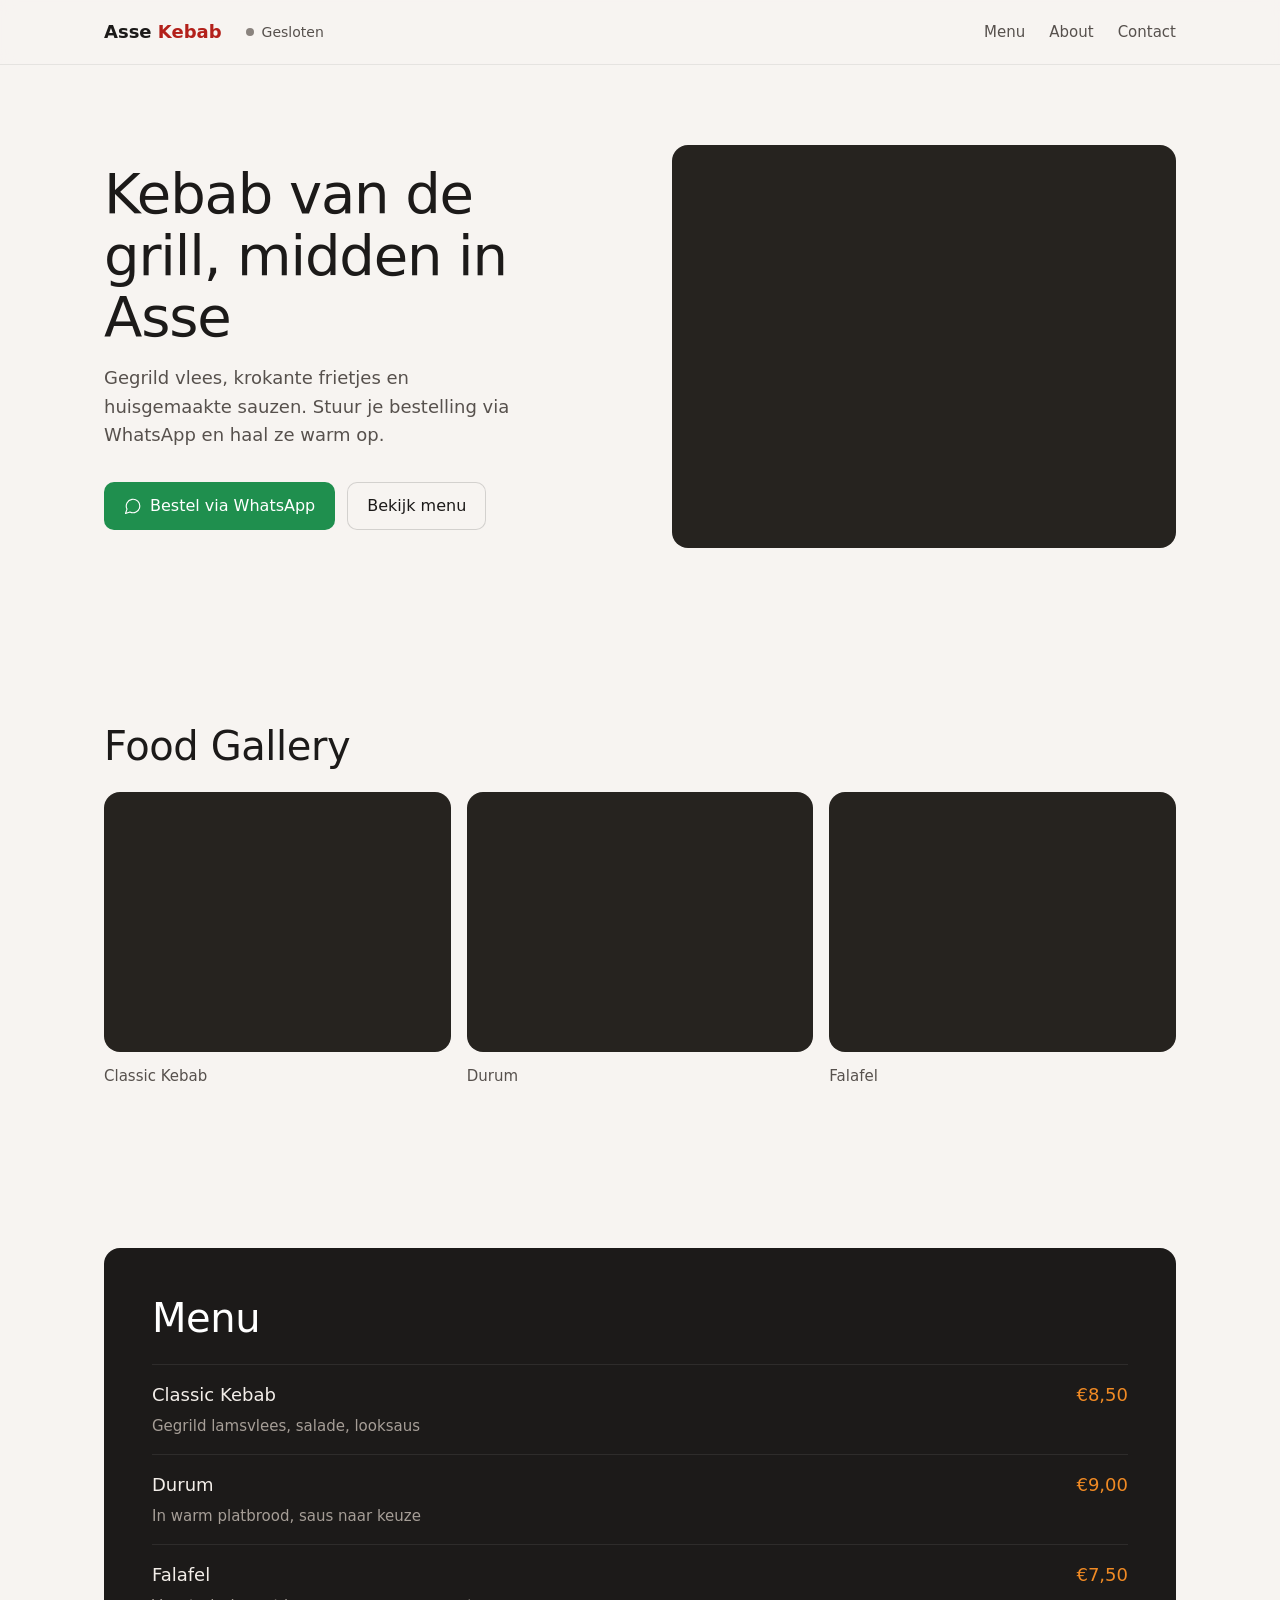
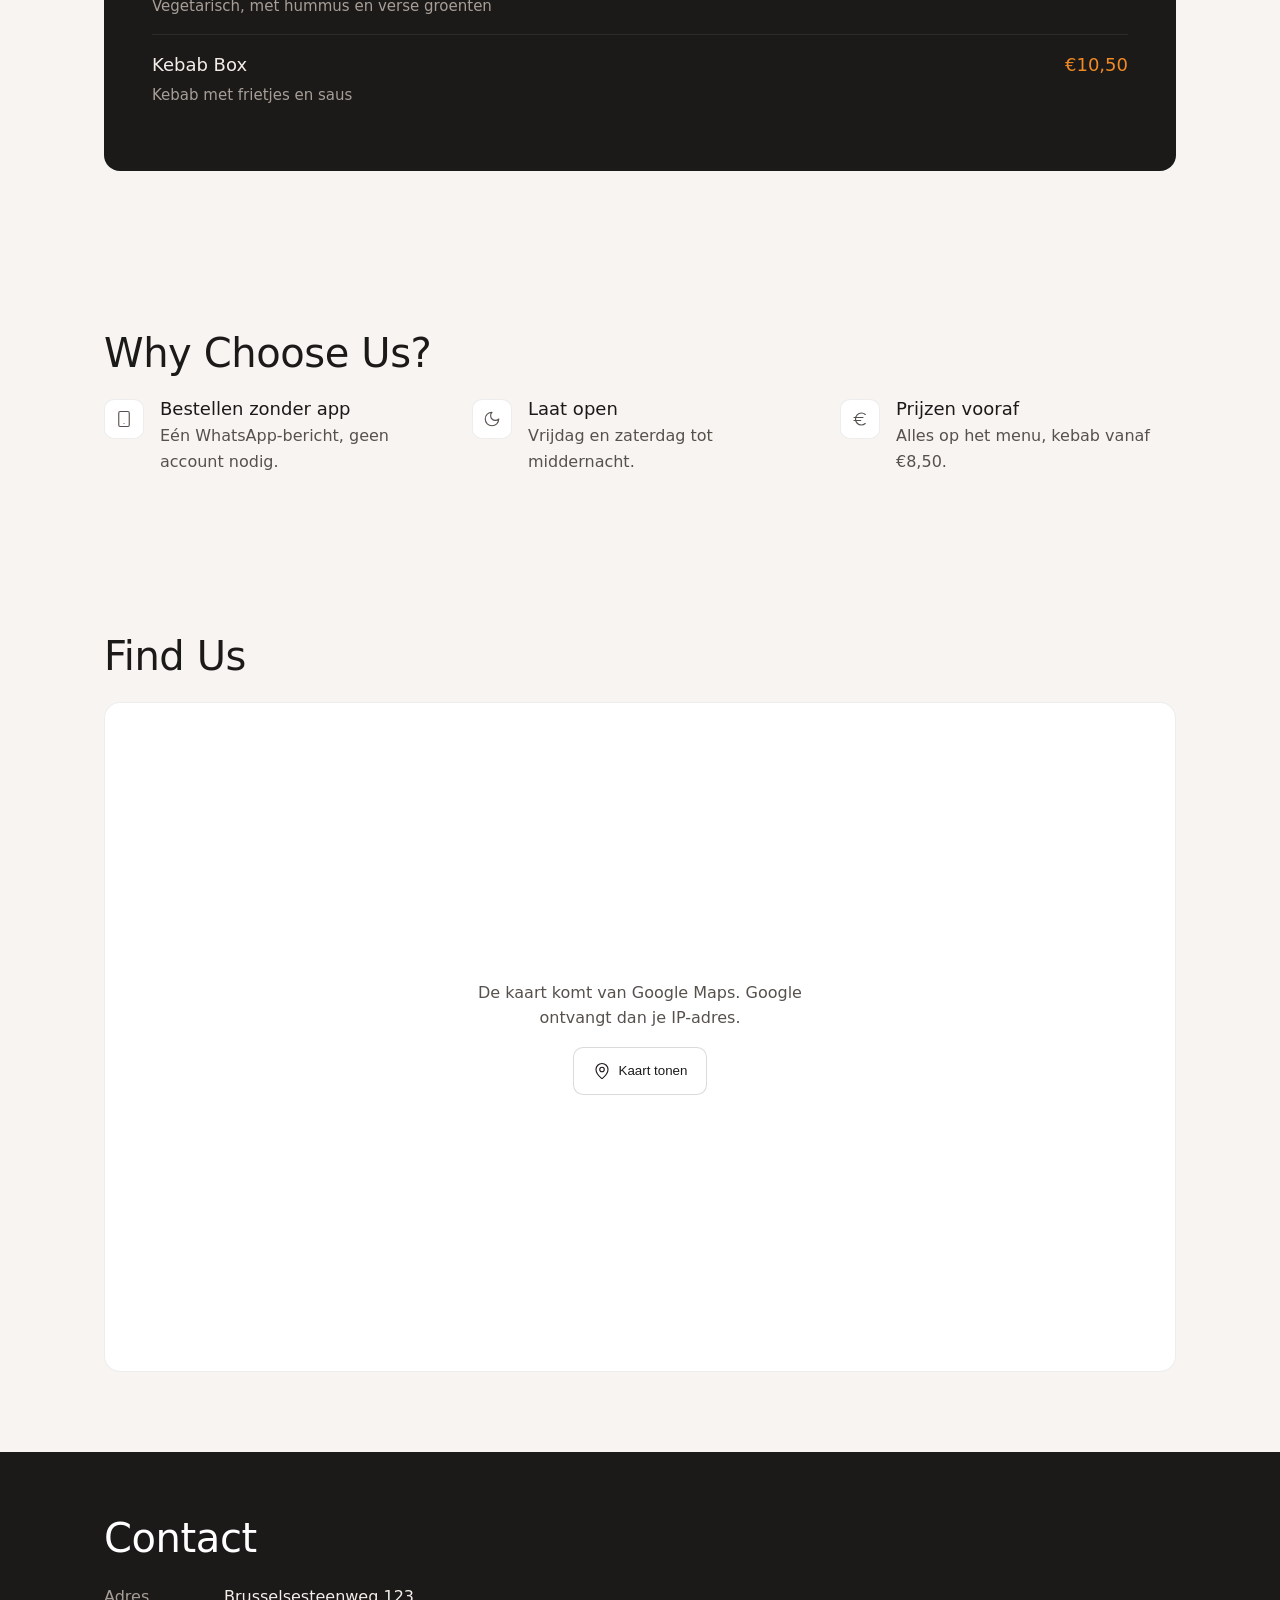
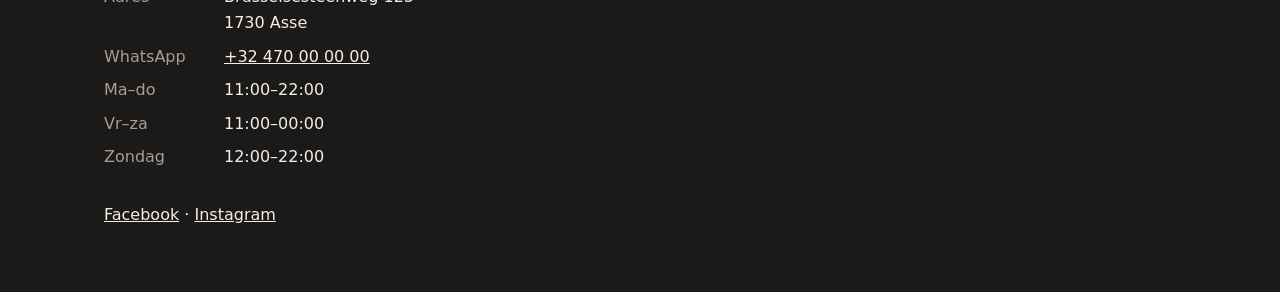
==== demos/Asse-Kebab/index.html @ 0fa31dc5 "feat: add barbershop demo, hero contact form and recent work section - demos/Demo-Barbershop: dark l" ====
<!doctype html>
<html lang="nl">
<meta charset="utf-8">
<meta name="viewport" content="width=device-width,initial-scale=1">
<title>Asse Kebab House</title>
<meta name="description" content="Kebab, durum en falafel van de grill, Brusselsesteenweg 123 in Asse. Bestel via WhatsApp.">
<meta name="theme-color" content="#1c1a19">
<style>
/* warm graphite ramp, one ember accent, orange only on the price board */
:root{--bg:#f7f4f1;--surface:#fff;--ink:#1c1a19;--ink-2:#57514d;--ink-3:#8a837e;--line:rgba(28,26,25,.08);--board:#1c1a19;--board-2:#26231f;--ember:#b3201a;--ember-ink:#9a1b16;--amber:#f08a24;--open:#3f8a4a;--wa:#1f8f4e;--ease:cubic-bezier(.2,.7,.2,1)}
*{box-sizing:border-box}
html{scroll-behavior:smooth;scroll-padding-top:64px}
body{margin:0;font:400 16px/1.6 ui-sans-serif,system-ui,-apple-system,"Segoe UI",Roboto,sans-serif;background:var(--bg);color:var(--ink)}
h1,h2,h3,p{margin:0}
h1,h2,h3{font-weight:500;line-height:1.1}
h2{font-size:32px;letter-spacing:-.01em;margin-bottom:24px}
h3{font-size:18px}
a{color:inherit}
:focus-visible{outline:2px solid var(--amber);outline-offset:2px;border-radius:4px}
.wrap{max-width:1120px;margin:auto;padding:0 24px}
section{padding:80px 0}
.muted{color:var(--ink-3)}
.num{font-variant-numeric:tabular-nums}
svg.i{width:18px;height:18px;fill:none;stroke:currentColor;stroke-width:1.5;stroke-linecap:round;stroke-linejoin:round;flex:none}

nav{position:sticky;top:0;z-index:10;background:rgba(247,244,241,.92);backdrop-filter:blur(8px);border-bottom:1px solid var(--line)}
nav .wrap{display:flex;align-items:center;gap:24px;height:64px}
.logo{font-size:18px;font-weight:600;text-decoration:none}
.logo span{color:var(--ember)}
.status{display:flex;align-items:center;gap:8px;font-size:14px;color:var(--ink-2)}
.status i{width:8px;height:8px;border-radius:50%;background:var(--ink-3)}
.status.on i{background:var(--open);box-shadow:0 0 0 3px rgba(63,138,74,.18)}
.links{margin-left:auto;display:flex;gap:24px;font-size:15px}
.links a{text-decoration:none;color:var(--ink-2);transition:color .15s var(--ease)}
.links a:hover{color:var(--ink)}

.btn{display:inline-flex;align-items:center;gap:8px;height:48px;padding:0 20px;border-radius:10px;font:500 16px/1 inherit;text-decoration:none;border:0;cursor:pointer;transition:background-color .15s var(--ease),transform .1s var(--ease)}
.btn:active{transform:scale(.98)}
.btn-wa{background:var(--wa);color:#fff}.btn-wa:hover{background:#187a42}
.btn-ghost{color:var(--ink);background:transparent;box-shadow:inset 0 0 0 1px rgba(28,26,25,.16)}.btn-ghost:hover{background:var(--surface)}

.hero{padding:56px 0 80px}
.hero .wrap{display:grid;gap:40px;align-items:center}
.hero h1{font-size:40px;letter-spacing:-.02em;max-width:12ch}
.hero p{margin:16px 0 32px;max-width:36ch;color:var(--ink-2);font-size:18px}
.actions{display:flex;flex-wrap:wrap;gap:12px}
.photo{border-radius:16px;background:var(--board-2) center/cover no-repeat;aspect-ratio:4/3}
.photo.big{aspect-ratio:5/4;background-image:url(img/hero.jpg)}

.gallery{display:grid;gap:16px}
.gallery figure{margin:0}
.gallery figcaption{margin-top:12px;font-size:15px;color:var(--ink-2)}
.g1{background-image:url(img/kebab.jpg)}.g2{background-image:url(img/durum.jpg)}.g3{background-image:url(img/falafel.jpg)}

.board{background:var(--board);color:#f3eee9;border-radius:16px;padding:32px 24px}
.board h2{color:#fff}
.board ul{list-style:none;padding:0;margin:0}
.board li{display:grid;grid-template-columns:1fr auto;gap:4px 16px;padding:16px 0;border-top:1px solid rgba(255,255,255,.08)}
.board li span{font-size:18px}
.board li b{font-weight:500;font-size:18px;color:var(--amber);text-align:right}
.board li small{grid-column:1/-1;color:#a69e97;font-size:15px}

.why{display:grid;gap:32px}
.why div{display:grid;grid-template-columns:40px 1fr;gap:4px 16px}
.why .ic{grid-row:span 2;width:40px;height:40px;border-radius:10px;background:var(--surface);box-shadow:inset 0 0 0 1px var(--line);display:grid;place-items:center;color:var(--ink-2)}
.why p{color:var(--ink-2)}

.map{aspect-ratio:16/10;border-radius:16px;overflow:hidden;background:var(--surface);box-shadow:inset 0 0 0 1px var(--line);display:grid;place-items:center;padding:24px;text-align:center}
.map p{color:var(--ink-2);margin-bottom:16px;max-width:36ch}
.map iframe{width:100%;height:100%;border:0}

footer{background:var(--board);color:#f3eee9;padding:64px 0 120px}
footer h2{color:#fff}
footer dl{display:grid;grid-template-columns:96px 1fr;gap:8px 24px;margin:0 0 32px}
footer dt{color:#a69e97}footer dd{margin:0}
footer a{color:#f3eee9}

.float{position:fixed;left:16px;right:16px;bottom:16px;z-index:20;justify-content:center;box-shadow:0 8px 24px rgba(0,0,0,.18)}

@media(max-width:519px){.links{gap:16px;font-size:14px}.status span{display:none}}
@media(min-width:768px){
 .hero{padding:80px 0 96px}
 .hero .wrap{grid-template-columns:1fr 1fr;gap:64px}
 .hero h1{font-size:56px}
 h2{font-size:40px}
 .gallery{grid-template-columns:repeat(3,1fr)}
 .board{padding:48px}
 .why{grid-template-columns:repeat(3,1fr)}
 .float{display:none}
 footer{padding-bottom:64px}
}
@media(prefers-reduced-motion:reduce){html{scroll-behavior:auto}*{transition:none!important}}
</style>

<svg width="0" height="0" style="position:absolute" aria-hidden="true">
 <symbol id="i-msg" viewBox="0 0 24 24"><path d="M7.9 20A9 9 0 1 0 4 16.1L2 22Z"/></symbol>
 <symbol id="i-phone" viewBox="0 0 24 24"><rect x="5" y="2" width="14" height="20" rx="2"/><path d="M12 18h.01"/></symbol>
 <symbol id="i-moon" viewBox="0 0 24 24"><path d="M12 3a6 6 0 0 0 9 9 9 9 0 1 1-9-9Z"/></symbol>
 <symbol id="i-euro" viewBox="0 0 24 24"><path d="M4 10h12M4 14h9M19 6a7.7 7.7 0 0 0-5.2-2A7.9 7.9 0 0 0 6 12c0 4.4 3.5 8 7.8 8 2 0 3.8-.8 5.2-2"/></symbol>
 <symbol id="i-pin" viewBox="0 0 24 24"><path d="M20 10c0 5-5.5 10.2-7.4 11.8a1 1 0 0 1-1.2 0C9.5 20.2 4 15 4 10a8 8 0 0 1 16 0"/><circle cx="12" cy="10" r="3"/></symbol>
</svg>

<nav aria-label="Hoofdmenu"><div class="wrap">
 <a class="logo" href="#top">Asse <span>Kebab</span></a>
 <div class="status" id="status"><i></i><span>Openingsuren</span></div>
 <div class="links"><a href="#menu">Menu</a><a href="#about">About</a><a href="#contact">Contact</a></div>
</div></nav>

<header class="hero" id="top"><div class="wrap">
 <div>
  <h1>Kebab van de grill, midden in Asse</h1>
  <p>Gegrild vlees, krokante frietjes en huisgemaakte sauzen. Stuur je bestelling via WhatsApp en haal ze warm op.</p>
  <div class="actions">
   <a class="btn btn-wa" href="https://wa.me/32470000000?text=Hallo,%20ik%20wil%20graag%20een%20bestelling%20plaatsen." target="_blank" rel="noopener"><svg class="i"><use href="#i-msg"/></svg>Bestel via WhatsApp</a>
   <a class="btn btn-ghost" href="#menu">Bekijk menu</a>
  </div>
 </div>
 <div class="photo big" role="img" aria-label="Kebab vers van het spit"></div>
</div></header>

<section aria-labelledby="gal"><div class="wrap">
 <h2 id="gal">Food Gallery</h2>
 <div class="gallery">
  <figure><div class="photo g1" role="img" aria-label="Classic kebab"></div><figcaption>Classic Kebab</figcaption></figure>
  <figure><div class="photo g2" role="img" aria-label="Durum"></div><figcaption>Durum</figcaption></figure>
  <figure><div class="photo g3" role="img" aria-label="Falafel"></div><figcaption>Falafel</figcaption></figure>
 </div>
</div></section>

<section id="menu" aria-label="Menu"><div class="wrap"><div class="board">
 <h2>Menu</h2>
 <ul class="num">
  <li><span>Classic Kebab</span><b>€8,50</b><small>Gegrild lamsvlees, salade, looksaus</small></li>
  <li><span>Durum</span><b>€9,00</b><small>In warm platbrood, saus naar keuze</small></li>
  <li><span>Falafel</span><b>€7,50</b><small>Vegetarisch, met hummus en verse groenten</small></li>
  <li><span>Kebab Box</span><b>€10,50</b><small>Kebab met frietjes en saus</small></li>
 </ul>
</div></div></section>

<section id="about"><div class="wrap">
 <h2>Why Choose Us?</h2>
 <div class="why">
  <div><span class="ic"><svg class="i"><use href="#i-phone"/></svg></span><h3>Bestellen zonder app</h3><p>Eén WhatsApp-bericht, geen account nodig.</p></div>
  <div><span class="ic"><svg class="i"><use href="#i-moon"/></svg></span><h3>Laat open</h3><p>Vrijdag en zaterdag tot middernacht.</p></div>
  <div><span class="ic"><svg class="i"><use href="#i-euro"/></svg></span><h3>Prijzen vooraf</h3><p>Alles op het menu, kebab vanaf <span class="num">€8,50</span>.</p></div>
 </div>
</div></section>

<section aria-labelledby="find"><div class="wrap">
 <h2 id="find">Find Us</h2>
 <div class="map">
  <div><p>De kaart komt van Google Maps. Google ontvangt dan je IP-adres.</p>
  <button class="btn btn-ghost" type="button" onclick="this.closest('.map').innerHTML='<iframe title=&quot;Kaart Asse centrum&quot; loading=&quot;lazy&quot; src=&quot;https://www.google.com/maps?q=Asse,+Belgium&amp;z=15&amp;output=embed&quot;></iframe>'"><svg class="i"><use href="#i-pin"/></svg>Kaart tonen</button></div>
 </div>
</div></section>

<footer id="contact"><div class="wrap">
 <h2>Contact</h2>
 <dl class="num">
  <dt>Adres</dt><dd>Brusselsesteenweg 123<br>1730 Asse</dd>
  <dt>WhatsApp</dt><dd><a href="https://wa.me/32470000000">+32 470 00 00 00</a></dd>
  <dt>Ma–do</dt><dd>11:00–22:00</dd>
  <dt>Vr–za</dt><dd>11:00–00:00</dd>
  <dt>Zondag</dt><dd>12:00–22:00</dd>
 </dl>
 <p><a href="https://facebook.com/" target="_blank" rel="noopener">Facebook</a> · <a href="https://instagram.com/" target="_blank" rel="noopener">Instagram</a></p>
</div></footer>

<a class="btn btn-wa float" href="https://wa.me/32470000000?text=Hallo,%20ik%20wil%20graag%20een%20bestelling%20plaatsen." target="_blank" rel="noopener"><svg class="i"><use href="#i-msg"/></svg>Order on WhatsApp</a>

<script>
// open/close from the hours above; [open, close] in hours, index 0 = Sunday. shortcut: uses the visitor's clock, fine for local customers
const H=[[12,22],[11,22],[11,22],[11,22],[11,22],[11,24],[11,24]];
const d=new Date(),h=d.getHours()+d.getMinutes()/60,[o,c]=H[d.getDay()],on=h>=o&&h<c;
const s=document.getElementById('status');s.classList.toggle('on',on);
s.lastElementChild.textContent=on?'Nu open tot '+(c%24).toString().padStart(2,'0')+':00':'Gesloten';
</script>
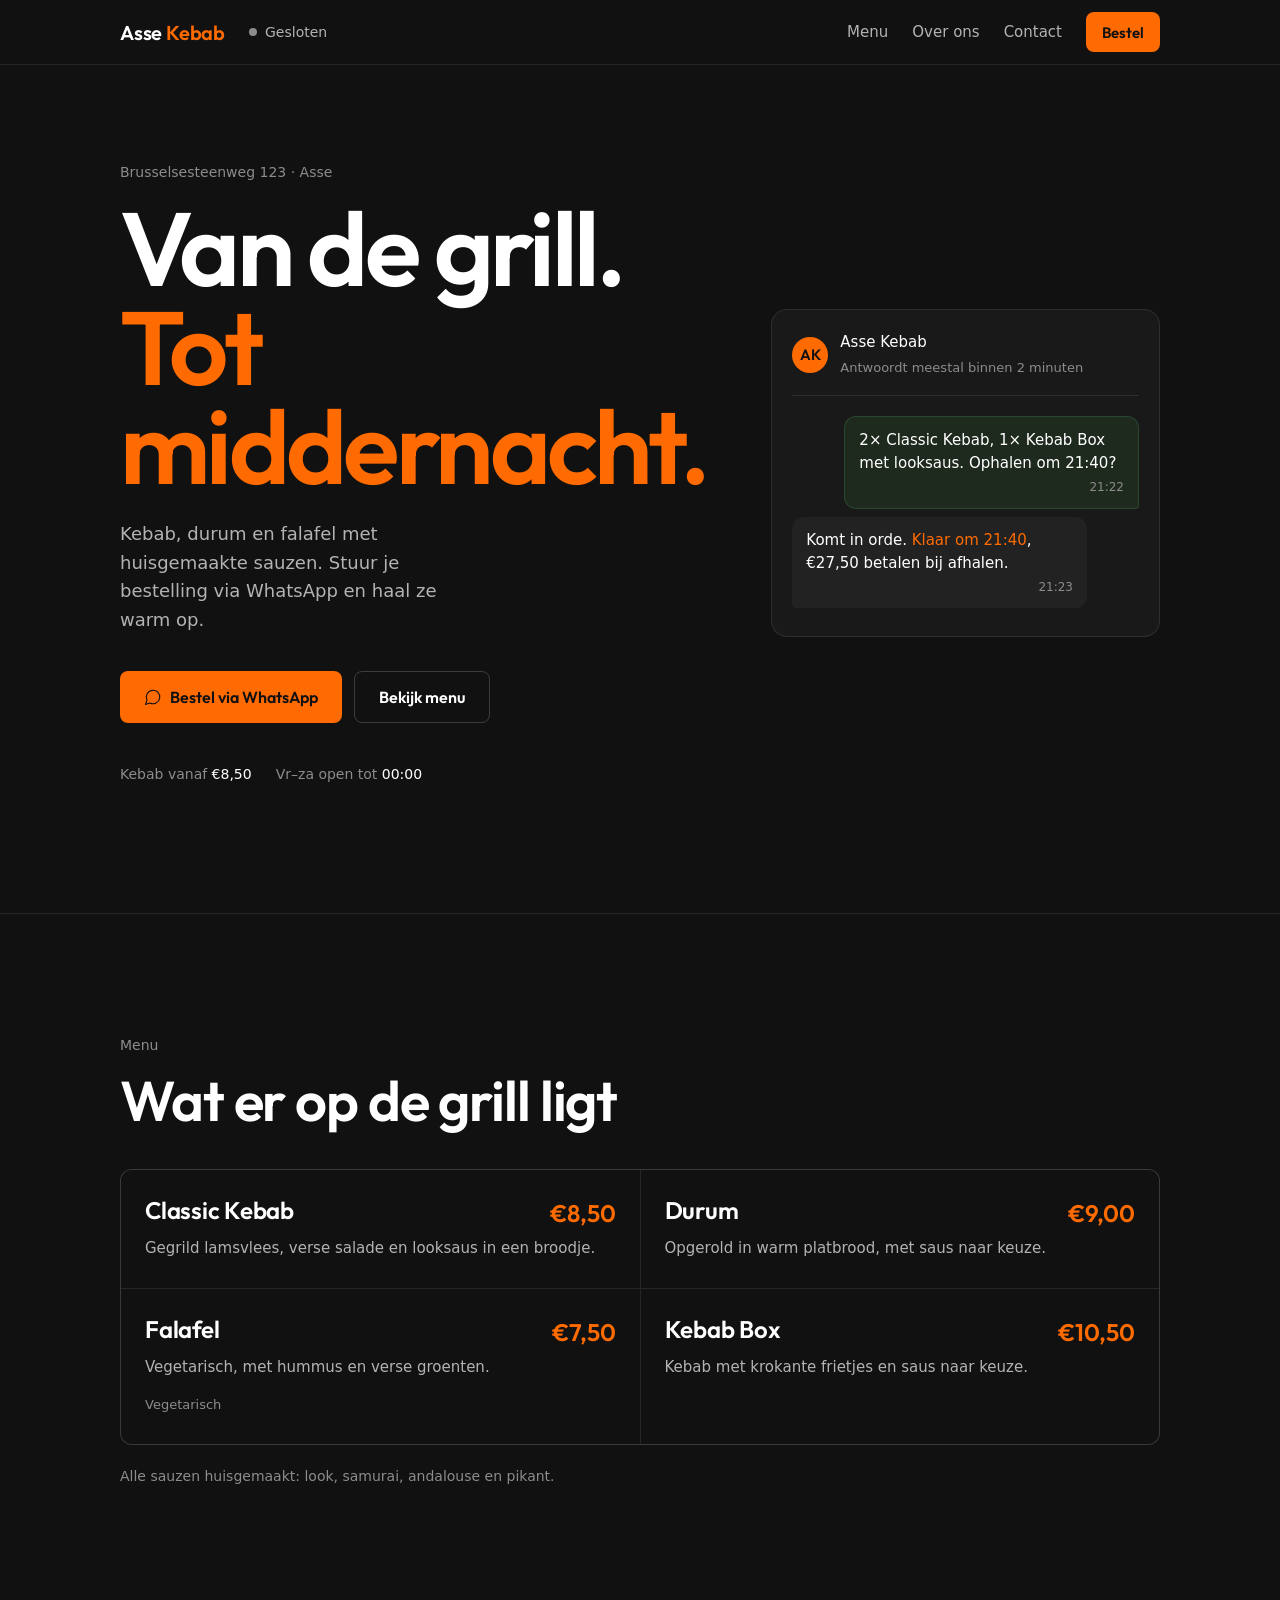
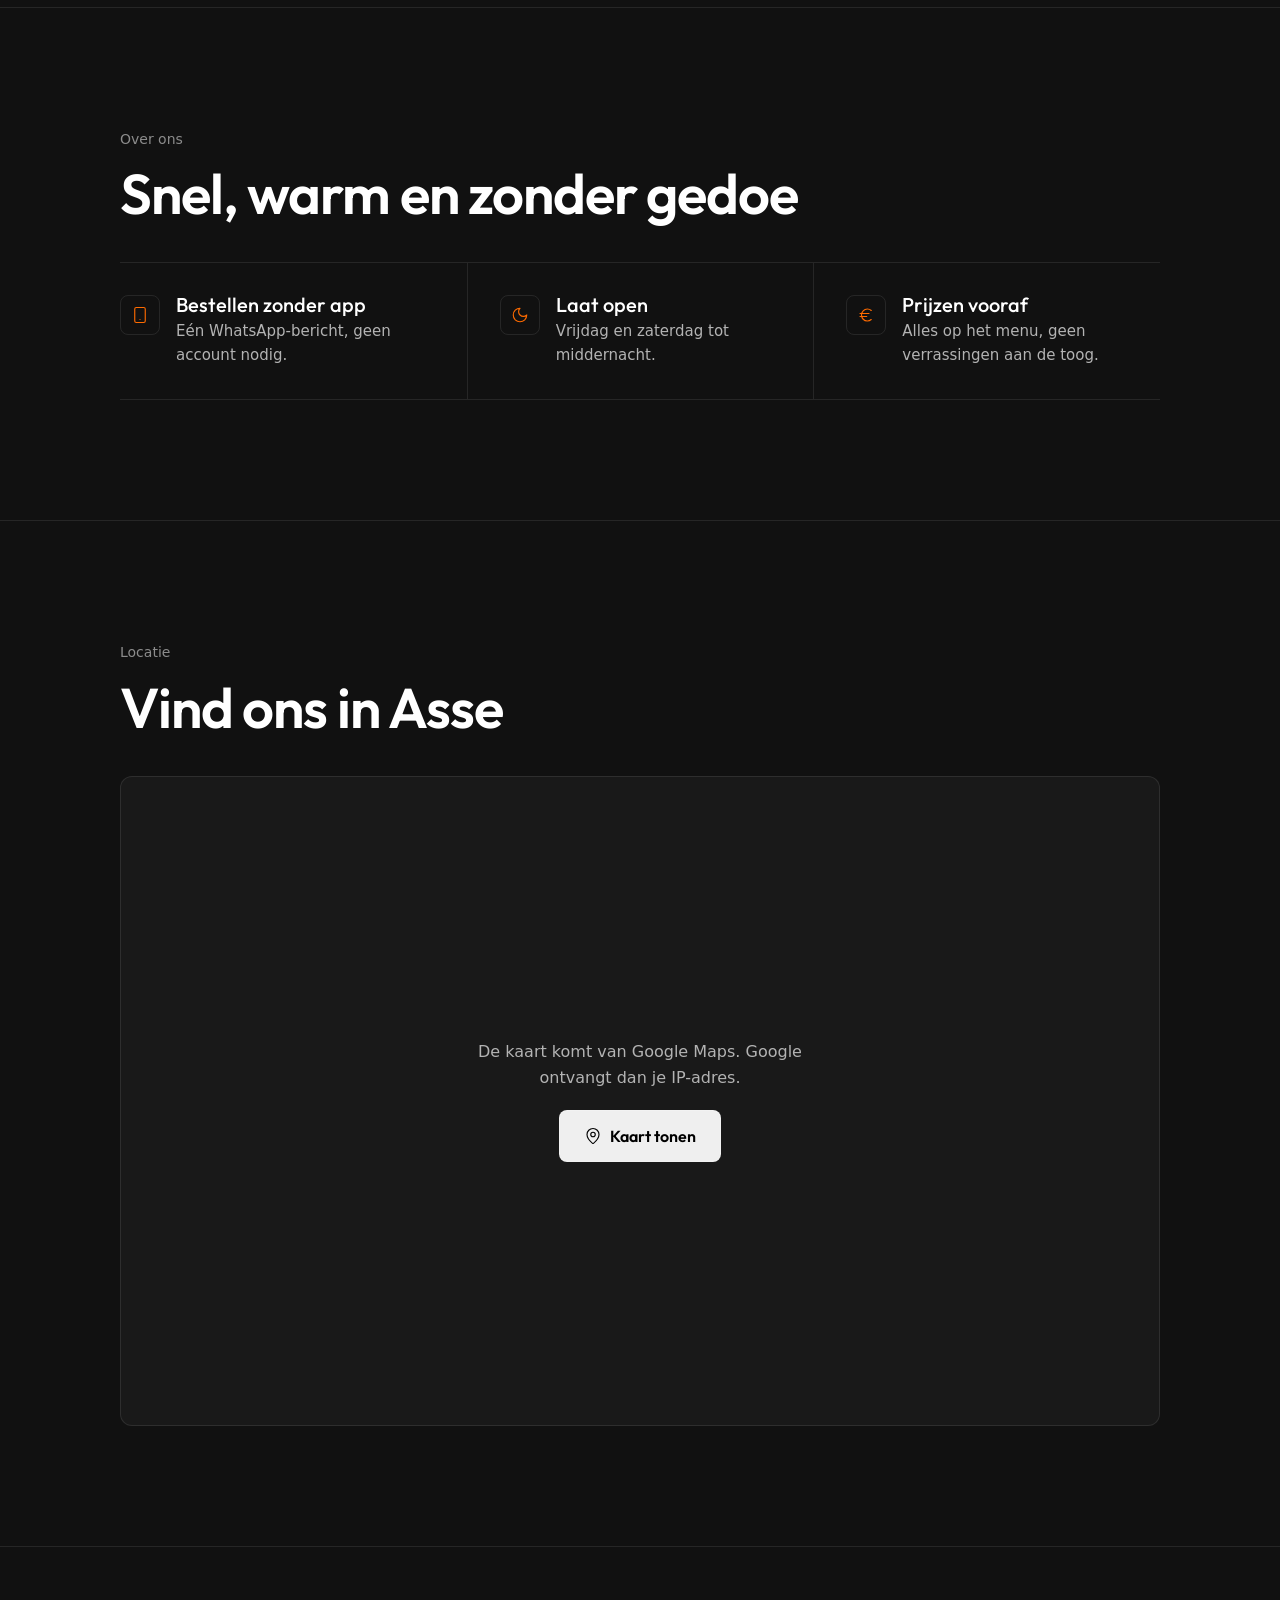
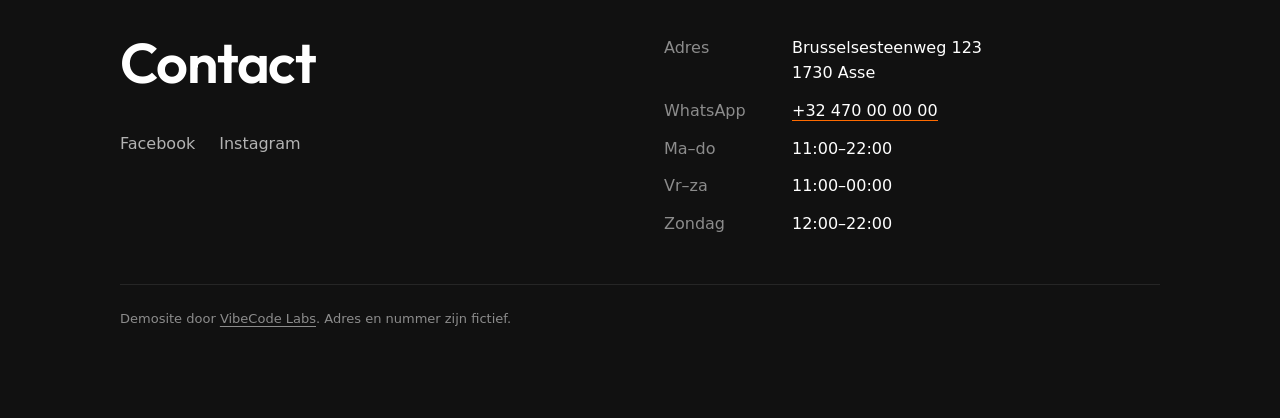
==== commit 80d36a99: "style: rebuild kebab and barbershop demos - Asse Kebab: charcoal and flat burnt orange, Outfit headi" ====
--- a/demos/Asse-Kebab/index.html
+++ b/demos/Asse-Kebab/index.html
@@ -1,97 +1,138 @@
 <!doctype html>
 <html lang="nl">
+<head>
 <meta charset="utf-8">
-<meta name="viewport" content="width=device-width,initial-scale=1">
-<title>Asse Kebab House</title>
-<meta name="description" content="Kebab, durum en falafel van de grill, Brusselsesteenweg 123 in Asse. Bestel via WhatsApp.">
-<meta name="theme-color" content="#1c1a19">
+<meta name="viewport" content="width=device-width,initial-scale=1,viewport-fit=cover">
+<title>Asse Kebab House · Laat open, van de grill</title>
+<meta name="description" content="Kebab, durum en falafel van de grill, Brusselsesteenweg 123 in Asse. Open tot middernacht in het weekend. Bestel via WhatsApp. Demo door VibeCode Labs.">
+<meta name="theme-color" content="#111111">
+<link rel="preload" href="../fonts/outfit-latin.woff2" as="font" type="font/woff2" crossorigin>
 <style>
-/* warm graphite ramp, one ember accent, orange only on the price board */
-:root{--bg:#f7f4f1;--surface:#fff;--ink:#1c1a19;--ink-2:#57514d;--ink-3:#8a837e;--line:rgba(28,26,25,.08);--board:#1c1a19;--board-2:#26231f;--ember:#b3201a;--ember-ink:#9a1b16;--amber:#f08a24;--open:#3f8a4a;--wa:#1f8f4e;--ease:cubic-bezier(.2,.7,.2,1)}
-*{box-sizing:border-box}
+@font-face{font-family:"Outfit";font-weight:100 900;font-display:swap;src:url(../fonts/outfit-latin.woff2) format("woff2")}
+
+/* charcoal ramp, one burnt orange for actions and prices, flat: no shadows, no gradients */
+:root{
+ --bg:#111111;--surface:#191919;--surface-2:#222222;
+ --text:#ffffff;--text-2:#b3b3b3;--muted:#8c8c8c;
+ --line:rgba(255,255,255,.09);
+ --orange:#ff6b00;--orange-hover:#ff8126;--on-orange:#111111;
+ --open:#4caf6a;
+ --ease:cubic-bezier(.2,0,0,1);
+ --display:"Outfit",ui-sans-serif,system-ui,sans-serif;
+}
+*{box-sizing:border-box;margin:0}
 html{scroll-behavior:smooth;scroll-padding-top:64px}
-body{margin:0;font:400 16px/1.6 ui-sans-serif,system-ui,-apple-system,"Segoe UI",Roboto,sans-serif;background:var(--bg);color:var(--ink)}
-h1,h2,h3,p{margin:0}
-h1,h2,h3{font-weight:500;line-height:1.1}
-h2{font-size:32px;letter-spacing:-.01em;margin-bottom:24px}
-h3{font-size:18px}
-a{color:inherit}
-:focus-visible{outline:2px solid var(--amber);outline-offset:2px;border-radius:4px}
-.wrap{max-width:1120px;margin:auto;padding:0 24px}
-section{padding:80px 0}
-.muted{color:var(--ink-3)}
+body{background:var(--bg);color:var(--text);font:400 16px/1.6 ui-sans-serif,system-ui,-apple-system,"Segoe UI",Roboto,sans-serif;-webkit-font-smoothing:antialiased}
+a{color:inherit;text-decoration:none}
+:focus-visible{outline:2px solid var(--orange);outline-offset:3px;border-radius:4px}
+h1,h2,h3{font-family:var(--display);font-weight:600;line-height:1}
+h2{font-size:clamp(36px,7vw,56px);letter-spacing:-.02em;margin-bottom:40px}
+.wrap{max-width:1120px;margin:auto;padding:0 20px}
 .num{font-variant-numeric:tabular-nums}
+section{padding:88px 0;border-top:1px solid var(--line)}
+.label{font-size:14px;color:var(--muted);margin-bottom:16px}
 svg.i{width:18px;height:18px;fill:none;stroke:currentColor;stroke-width:1.5;stroke-linecap:round;stroke-linejoin:round;flex:none}
 
-nav{position:sticky;top:0;z-index:10;background:rgba(247,244,241,.92);backdrop-filter:blur(8px);border-bottom:1px solid var(--line)}
+/* Nav */
+nav{position:sticky;top:0;z-index:10;background:var(--bg);border-bottom:1px solid var(--line)}
 nav .wrap{display:flex;align-items:center;gap:24px;height:64px}
-.logo{font-size:18px;font-weight:600;text-decoration:none}
-.logo span{color:var(--ember)}
-.status{display:flex;align-items:center;gap:8px;font-size:14px;color:var(--ink-2)}
-.status i{width:8px;height:8px;border-radius:50%;background:var(--ink-3)}
-.status.on i{background:var(--open);box-shadow:0 0 0 3px rgba(63,138,74,.18)}
-.links{margin-left:auto;display:flex;gap:24px;font-size:15px}
-.links a{text-decoration:none;color:var(--ink-2);transition:color .15s var(--ease)}
-.links a:hover{color:var(--ink)}
-
-.btn{display:inline-flex;align-items:center;gap:8px;height:48px;padding:0 20px;border-radius:10px;font:500 16px/1 inherit;text-decoration:none;border:0;cursor:pointer;transition:background-color .15s var(--ease),transform .1s var(--ease)}
+.logo{font:600 20px var(--display);letter-spacing:-.01em}
+.logo span{color:var(--orange)}
+.status{display:flex;align-items:center;gap:8px;font-size:14px;color:var(--text-2)}
+.status i{width:8px;height:8px;border-radius:50%;background:var(--muted)}
+.status.on i{background:var(--open)}
+.links{margin-left:auto;display:flex;align-items:center;gap:24px;font-size:15px}
+.links a:not(.btn){color:var(--text-2);transition:color .15s var(--ease)}
+.links a:not(.btn):hover{color:var(--text)}
+.links .btn{display:none}
+
+/* Buttons */
+.btn{display:inline-flex;align-items:center;justify-content:center;gap:8px;height:52px;padding:0 24px;border-radius:8px;font:600 16px var(--display);transition:background-color .15s var(--ease),border-color .15s var(--ease),transform .1s var(--ease)}
 .btn:active{transform:scale(.98)}
-.btn-wa{background:var(--wa);color:#fff}.btn-wa:hover{background:#187a42}
-.btn-ghost{color:var(--ink);background:transparent;box-shadow:inset 0 0 0 1px rgba(28,26,25,.16)}.btn-ghost:hover{background:var(--surface)}
-
-.hero{padding:56px 0 80px}
-.hero .wrap{display:grid;gap:40px;align-items:center}
-.hero h1{font-size:40px;letter-spacing:-.02em;max-width:12ch}
-.hero p{margin:16px 0 32px;max-width:36ch;color:var(--ink-2);font-size:18px}
+.btn-orange{background:var(--orange);color:var(--on-orange)}
+.btn-orange:hover{background:var(--orange-hover)}
+.btn-line{border:1px solid rgba(255,255,255,.18)}
+.btn-line:hover{border-color:rgba(255,255,255,.4)}
+.btn-sm{height:40px;padding:0 16px;font-size:15px}
+
+/* Hero */
+.hero{padding:64px 0 96px;border-top:0}
+.hero .wrap{display:grid;gap:56px;align-items:center}
+.hero h1{font-size:clamp(52px,13vw,104px);letter-spacing:-.035em;line-height:.95}
+.hero h1 span{color:var(--orange)}
+.hero .lead{margin:24px 0 36px;max-width:32ch;color:var(--text-2);font-size:18px}
 .actions{display:flex;flex-wrap:wrap;gap:12px}
-.photo{border-radius:16px;background:var(--board-2) center/cover no-repeat;aspect-ratio:4/3}
-.photo.big{aspect-ratio:5/4;background-image:url(img/hero.jpg)}
-
-.gallery{display:grid;gap:16px}
-.gallery figure{margin:0}
-.gallery figcaption{margin-top:12px;font-size:15px;color:var(--ink-2)}
-.g1{background-image:url(img/kebab.jpg)}.g2{background-image:url(img/durum.jpg)}.g3{background-image:url(img/falafel.jpg)}
-
-.board{background:var(--board);color:#f3eee9;border-radius:16px;padding:32px 24px}
-.board h2{color:#fff}
-.board ul{list-style:none;padding:0;margin:0}
-.board li{display:grid;grid-template-columns:1fr auto;gap:4px 16px;padding:16px 0;border-top:1px solid rgba(255,255,255,.08)}
-.board li span{font-size:18px}
-.board li b{font-weight:500;font-size:18px;color:var(--amber);text-align:right}
-.board li small{grid-column:1/-1;color:#a69e97;font-size:15px}
-
-.why{display:grid;gap:32px}
-.why div{display:grid;grid-template-columns:40px 1fr;gap:4px 16px}
-.why .ic{grid-row:span 2;width:40px;height:40px;border-radius:10px;background:var(--surface);box-shadow:inset 0 0 0 1px var(--line);display:grid;place-items:center;color:var(--ink-2)}
-.why p{color:var(--ink-2)}
-
-.map{aspect-ratio:16/10;border-radius:16px;overflow:hidden;background:var(--surface);box-shadow:inset 0 0 0 1px var(--line);display:grid;place-items:center;padding:24px;text-align:center}
-.map p{color:var(--ink-2);margin-bottom:16px;max-width:36ch}
+.facts{display:flex;flex-wrap:wrap;gap:8px 24px;margin-top:40px;font-size:14px;color:var(--muted)}
+.facts b{color:var(--text);font-weight:500}
+
+/* The moment: what ordering actually looks like */
+.chat{background:var(--surface);border:1px solid var(--line);border-radius:16px;padding:20px;max-width:420px;width:100%;justify-self:end}
+.chat-head{display:flex;align-items:center;gap:12px;padding-bottom:16px;border-bottom:1px solid var(--line);margin-bottom:20px}
+.avatar{width:36px;height:36px;border-radius:50%;background:var(--orange);color:var(--on-orange);display:grid;place-items:center;font:600 15px var(--display)}
+.chat-head b{display:block;font-weight:500;font-size:15px}
+.chat-head small{color:var(--muted);font-size:13px}
+.msg{max-width:85%;padding:12px 14px;border-radius:12px;font-size:15px;line-height:1.5;margin-bottom:8px}
+.msg.out{margin-left:auto;background:#1f2a1f;border:1px solid rgba(76,175,106,.22);border-bottom-right-radius:4px}
+.msg.in{background:var(--surface-2);border-bottom-left-radius:4px}
+.msg time{display:block;margin-top:4px;font-size:12px;color:var(--muted);text-align:right}
+.msg .ready{color:var(--orange);font-weight:500}
+
+/* Menu grid: hairline borders come from the 1px gap */
+.menu{display:grid;gap:1px;background:var(--line);border:1px solid var(--line);border-radius:12px;overflow:hidden}
+.item{background:var(--bg);padding:28px 24px;display:grid;grid-template-columns:1fr auto;gap:8px 24px;align-content:start;transition:background-color .15s var(--ease)}
+.item:hover{background:var(--surface)}
+.item h3{font-size:24px;letter-spacing:-.01em}
+.item b{font:600 24px var(--display);color:var(--orange);text-align:right}
+.item p{grid-column:1/-1;color:var(--text-2);font-size:15px}
+.item small{grid-column:1/-1;color:var(--muted);font-size:13px;margin-top:8px}
+.menu-note{margin-top:20px;color:var(--muted);font-size:14px}
+
+/* Why */
+.why{display:grid;gap:1px;background:var(--line);border-top:1px solid var(--line);border-bottom:1px solid var(--line)}
+.why div{background:var(--bg);padding:28px 0;display:grid;grid-template-columns:40px 1fr;gap:4px 16px}
+.why .ic{grid-row:span 2;width:40px;height:40px;border-radius:8px;border:1px solid var(--line);display:grid;place-items:center;color:var(--orange)}
+.why h3{font-size:20px;font-weight:500}
+.why p{color:var(--text-2);font-size:15px}
+
+/* Map */
+.map{aspect-ratio:16/10;border-radius:12px;overflow:hidden;background:var(--surface);border:1px solid var(--line);display:grid;place-items:center;padding:24px;text-align:center}
+.map p{color:var(--text-2);margin-bottom:20px;max-width:36ch}
 .map iframe{width:100%;height:100%;border:0}
 
-footer{background:var(--board);color:#f3eee9;padding:64px 0 120px}
-footer h2{color:#fff}
-footer dl{display:grid;grid-template-columns:96px 1fr;gap:8px 24px;margin:0 0 32px}
-footer dt{color:#a69e97}footer dd{margin:0}
-footer a{color:#f3eee9}
-
-.float{position:fixed;left:16px;right:16px;bottom:16px;z-index:20;justify-content:center;box-shadow:0 8px 24px rgba(0,0,0,.18)}
-
-@media(max-width:519px){.links{gap:16px;font-size:14px}.status span{display:none}}
+/* Footer */
+footer{border-top:1px solid var(--line);padding:88px 0 128px}
+footer .wrap{display:grid;gap:48px}
+footer dl{display:grid;grid-template-columns:104px 1fr;gap:12px 24px}
+footer dt{color:var(--muted)}footer dd{margin:0}
+footer dd a{border-bottom:1px solid var(--orange)}
+.social{display:flex;gap:24px;margin-top:32px;color:var(--text-2)}
+.social a:hover{color:var(--text)}
+.credit{grid-column:1/-1;padding-top:24px;border-top:1px solid var(--line);font-size:13px;color:var(--muted)}
+.credit a{text-decoration:underline;text-underline-offset:3px}
+
+/* Mobile order bar: flush to the bottom edge, can't be missed */
+.bar{position:fixed;left:0;right:0;bottom:0;z-index:20;padding:12px 16px calc(12px + env(safe-area-inset-bottom));background:var(--bg);border-top:1px solid var(--line)}
+.bar .btn{width:100%}
+
+@media(max-width:519px){.links a:not(.btn){display:none}.status span{font-size:13px}}
 @media(min-width:768px){
- .hero{padding:80px 0 96px}
- .hero .wrap{grid-template-columns:1fr 1fr;gap:64px}
- .hero h1{font-size:56px}
- h2{font-size:40px}
- .gallery{grid-template-columns:repeat(3,1fr)}
- .board{padding:48px}
- .why{grid-template-columns:repeat(3,1fr)}
- .float{display:none}
- footer{padding-bottom:64px}
+ .wrap{padding:0 40px}
+ .hero{padding:96px 0 128px}
+ .hero .wrap{grid-template-columns:1.25fr 1fr;gap:64px}
+ section{padding:120px 0}
+ .menu{grid-template-columns:1fr 1fr}
+ .why{grid-template-columns:repeat(3,1fr);gap:0;background:none}
+ .why div{padding:32px 32px 32px 0}
+ .why div+div{padding-left:32px;border-left:1px solid var(--line)}
+ footer .wrap{grid-template-columns:1fr 1fr}
+ footer{padding-bottom:88px}
+ .bar{display:none}
+ .links .btn{display:inline-flex}
 }
 @media(prefers-reduced-motion:reduce){html{scroll-behavior:auto}*{transition:none!important}}
 </style>
-
+</head>
+<body>
 <svg width="0" height="0" style="position:absolute" aria-hidden="true">
  <symbol id="i-msg" viewBox="0 0 24 24"><path d="M7.9 20A9 9 0 1 0 4 16.1L2 22Z"/></symbol>
  <symbol id="i-phone" viewBox="0 0 24 24"><rect x="5" y="2" width="14" height="20" rx="2"/><path d="M12 18h.01"/></symbol>
@@ -103,75 +144,87 @@
 <nav aria-label="Hoofdmenu"><div class="wrap">
  <a class="logo" href="#top">Asse <span>Kebab</span></a>
  <div class="status" id="status"><i></i><span>Openingsuren</span></div>
- <div class="links"><a href="#menu">Menu</a><a href="#about">About</a><a href="#contact">Contact</a></div>
+ <div class="links">
+  <a href="#menu">Menu</a><a href="#over">Over ons</a><a href="#contact">Contact</a>
+  <a class="btn btn-orange btn-sm" href="https://wa.me/32470000000?text=Hallo,%20ik%20wil%20graag%20een%20bestelling%20plaatsen." target="_blank" rel="noopener">Bestel</a>
+ </div>
 </div></nav>
 
+<main>
 <header class="hero" id="top"><div class="wrap">
  <div>
-  <h1>Kebab van de grill, midden in Asse</h1>
-  <p>Gegrild vlees, krokante frietjes en huisgemaakte sauzen. Stuur je bestelling via WhatsApp en haal ze warm op.</p>
+  <p class="label">Brusselsesteenweg 123 · Asse</p>
+  <h1>Van de grill. <span>Tot middernacht.</span></h1>
+  <p class="lead">Kebab, durum en falafel met huisgemaakte sauzen. Stuur je bestelling via WhatsApp en haal ze warm op.</p>
   <div class="actions">
-   <a class="btn btn-wa" href="https://wa.me/32470000000?text=Hallo,%20ik%20wil%20graag%20een%20bestelling%20plaatsen." target="_blank" rel="noopener"><svg class="i"><use href="#i-msg"/></svg>Bestel via WhatsApp</a>
-   <a class="btn btn-ghost" href="#menu">Bekijk menu</a>
+   <a class="btn btn-orange" href="https://wa.me/32470000000?text=Hallo,%20ik%20wil%20graag%20een%20bestelling%20plaatsen." target="_blank" rel="noopener"><svg class="i"><use href="#i-msg"/></svg>Bestel via WhatsApp</a>
+   <a class="btn btn-line" href="#menu">Bekijk menu</a>
   </div>
- </div>
- <div class="photo big" role="img" aria-label="Kebab vers van het spit"></div>
+  <p class="facts num"><span>Kebab vanaf <b>€8,50</b></span><span>Vr–za open tot <b>00:00</b></span></p>
+ </div>
+
+ <figure class="chat num" aria-label="Voorbeeld van een bestelling via WhatsApp">
+  <div class="chat-head"><span class="avatar" aria-hidden="true">AK</span><div><b>Asse Kebab</b><small>Antwoordt meestal binnen 2 minuten</small></div></div>
+  <p class="msg out">2× Classic Kebab, 1× Kebab Box met looksaus. Ophalen om 21:40?<time>21:22</time></p>
+  <p class="msg in">Komt in orde. <span class="ready">Klaar om 21:40</span>, €27,50 betalen bij afhalen.<time>21:23</time></p>
+ </figure>
 </div></header>
 
-<section aria-labelledby="gal"><div class="wrap">
- <h2 id="gal">Food Gallery</h2>
- <div class="gallery">
-  <figure><div class="photo g1" role="img" aria-label="Classic kebab"></div><figcaption>Classic Kebab</figcaption></figure>
-  <figure><div class="photo g2" role="img" aria-label="Durum"></div><figcaption>Durum</figcaption></figure>
-  <figure><div class="photo g3" role="img" aria-label="Falafel"></div><figcaption>Falafel</figcaption></figure>
- </div>
+<section id="menu" aria-labelledby="m"><div class="wrap">
+ <p class="label">Menu</p>
+ <h2 id="m">Wat er op de grill ligt</h2>
+ <div class="menu num">
+  <article class="item"><h3>Classic Kebab</h3><b>€8,50</b><p>Gegrild lamsvlees, verse salade en looksaus in een broodje.</p></article>
+  <article class="item"><h3>Durum</h3><b>€9,00</b><p>Opgerold in warm platbrood, met saus naar keuze.</p></article>
+  <article class="item"><h3>Falafel</h3><b>€7,50</b><p>Vegetarisch, met hummus en verse groenten.</p><small>Vegetarisch</small></article>
+  <article class="item"><h3>Kebab Box</h3><b>€10,50</b><p>Kebab met krokante frietjes en saus naar keuze.</p></article>
+ </div>
+ <p class="menu-note">Alle sauzen huisgemaakt: look, samurai, andalouse en pikant.</p>
 </div></section>
 
-<section id="menu" aria-label="Menu"><div class="wrap"><div class="board">
- <h2>Menu</h2>
- <ul class="num">
-  <li><span>Classic Kebab</span><b>€8,50</b><small>Gegrild lamsvlees, salade, looksaus</small></li>
-  <li><span>Durum</span><b>€9,00</b><small>In warm platbrood, saus naar keuze</small></li>
-  <li><span>Falafel</span><b>€7,50</b><small>Vegetarisch, met hummus en verse groenten</small></li>
-  <li><span>Kebab Box</span><b>€10,50</b><small>Kebab met frietjes en saus</small></li>
- </ul>
-</div></div></section>
-
-<section id="about"><div class="wrap">
- <h2>Why Choose Us?</h2>
+<section id="over"><div class="wrap">
+ <p class="label">Over ons</p>
+ <h2>Snel, warm en zonder gedoe</h2>
  <div class="why">
   <div><span class="ic"><svg class="i"><use href="#i-phone"/></svg></span><h3>Bestellen zonder app</h3><p>Eén WhatsApp-bericht, geen account nodig.</p></div>
   <div><span class="ic"><svg class="i"><use href="#i-moon"/></svg></span><h3>Laat open</h3><p>Vrijdag en zaterdag tot middernacht.</p></div>
-  <div><span class="ic"><svg class="i"><use href="#i-euro"/></svg></span><h3>Prijzen vooraf</h3><p>Alles op het menu, kebab vanaf <span class="num">€8,50</span>.</p></div>
+  <div><span class="ic"><svg class="i"><use href="#i-euro"/></svg></span><h3>Prijzen vooraf</h3><p>Alles op het menu, geen verrassingen aan de toog.</p></div>
  </div>
 </div></section>
 
 <section aria-labelledby="find"><div class="wrap">
- <h2 id="find">Find Us</h2>
+ <p class="label">Locatie</p>
+ <h2 id="find">Vind ons in Asse</h2>
  <div class="map">
   <div><p>De kaart komt van Google Maps. Google ontvangt dan je IP-adres.</p>
-  <button class="btn btn-ghost" type="button" onclick="this.closest('.map').innerHTML='<iframe title=&quot;Kaart Asse centrum&quot; loading=&quot;lazy&quot; src=&quot;https://www.google.com/maps?q=Asse,+Belgium&amp;z=15&amp;output=embed&quot;></iframe>'"><svg class="i"><use href="#i-pin"/></svg>Kaart tonen</button></div>
+  <button class="btn btn-line" type="button" onclick="this.closest('.map').innerHTML='<iframe title=&quot;Kaart Asse centrum&quot; loading=&quot;lazy&quot; src=&quot;https://www.google.com/maps?q=Asse,+Belgium&amp;z=15&amp;output=embed&quot;></iframe>'"><svg class="i"><use href="#i-pin"/></svg>Kaart tonen</button></div>
  </div>
 </div></section>
+</main>
 
 <footer id="contact"><div class="wrap">
- <h2>Contact</h2>
+ <div>
+  <h2>Contact</h2>
+  <div class="social"><a href="https://facebook.com/" target="_blank" rel="noopener">Facebook</a><a href="https://instagram.com/" target="_blank" rel="noopener">Instagram</a></div>
+ </div>
  <dl class="num">
   <dt>Adres</dt><dd>Brusselsesteenweg 123<br>1730 Asse</dd>
-  <dt>WhatsApp</dt><dd><a href="https://wa.me/32470000000">+32 470 00 00 00</a></dd>
+  <dt>WhatsApp</dt><dd><a href="https://wa.me/32470000000" target="_blank" rel="noopener">+32 470 00 00 00</a></dd>
   <dt>Ma–do</dt><dd>11:00–22:00</dd>
   <dt>Vr–za</dt><dd>11:00–00:00</dd>
   <dt>Zondag</dt><dd>12:00–22:00</dd>
  </dl>
- <p><a href="https://facebook.com/" target="_blank" rel="noopener">Facebook</a> · <a href="https://instagram.com/" target="_blank" rel="noopener">Instagram</a></p>
+ <p class="credit">Demosite door <a href="../../">VibeCode Labs</a>. Adres en nummer zijn fictief.</p>
 </div></footer>
 
-<a class="btn btn-wa float" href="https://wa.me/32470000000?text=Hallo,%20ik%20wil%20graag%20een%20bestelling%20plaatsen." target="_blank" rel="noopener"><svg class="i"><use href="#i-msg"/></svg>Order on WhatsApp</a>
+<div class="bar"><a class="btn btn-orange" href="https://wa.me/32470000000?text=Hallo,%20ik%20wil%20graag%20een%20bestelling%20plaatsen." target="_blank" rel="noopener"><svg class="i"><use href="#i-msg"/></svg>Order on WhatsApp</a></div>
 
 <script>
-// open/close from the hours above; [open, close] in hours, index 0 = Sunday. shortcut: uses the visitor's clock, fine for local customers
+// open/closed from the hours above; [open, close] in hours, index 0 = Sunday
 const H=[[12,22],[11,22],[11,22],[11,22],[11,22],[11,24],[11,24]];
-const d=new Date(),h=d.getHours()+d.getMinutes()/60,[o,c]=H[d.getDay()],on=h>=o&&h<c;
+const d=new Date(),t=d.getHours()+d.getMinutes()/60,[o,c]=H[d.getDay()],on=t>=o&&t<c;
 const s=document.getElementById('status');s.classList.toggle('on',on);
-s.lastElementChild.textContent=on?'Nu open tot '+(c%24).toString().padStart(2,'0')+':00':'Gesloten';
+s.lastElementChild.textContent=on?'Nu open tot '+String(c%24).padStart(2,'0')+':00':'Gesloten';
 </script>
+</body>
+</html>
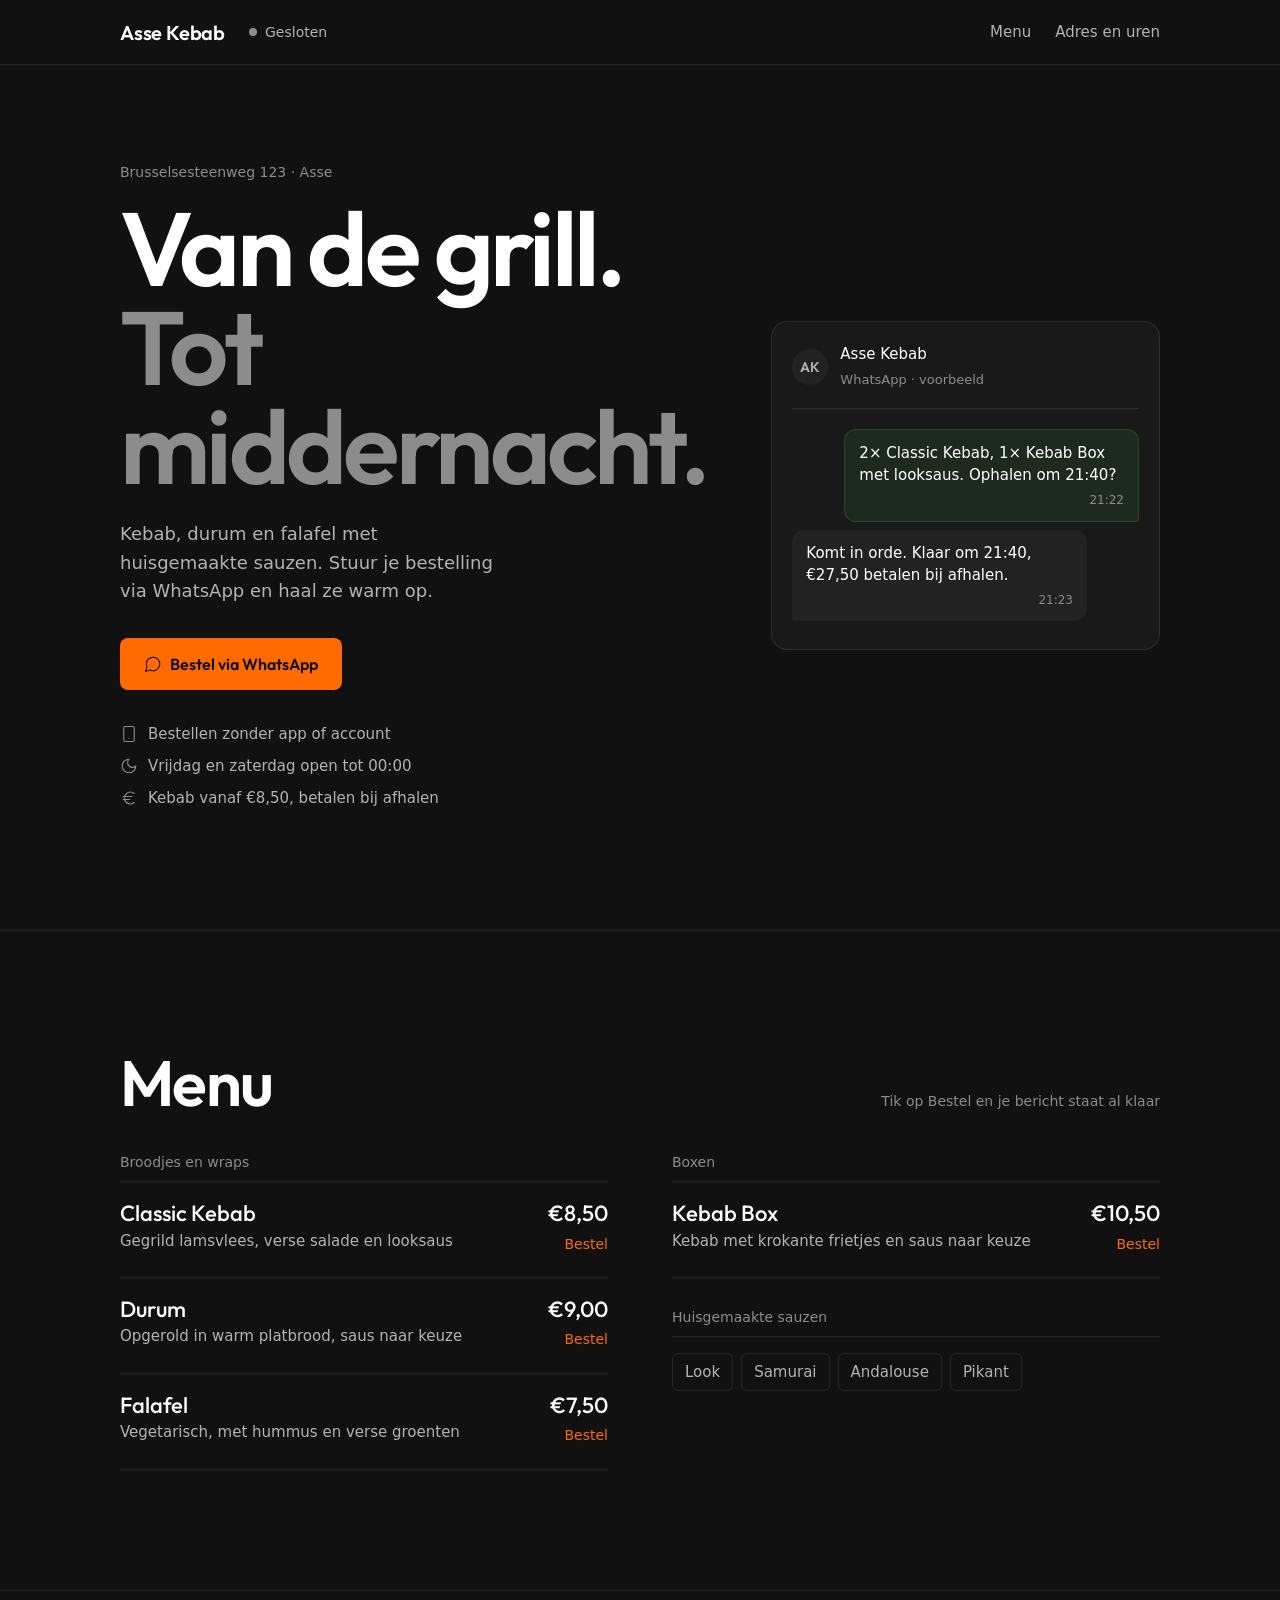
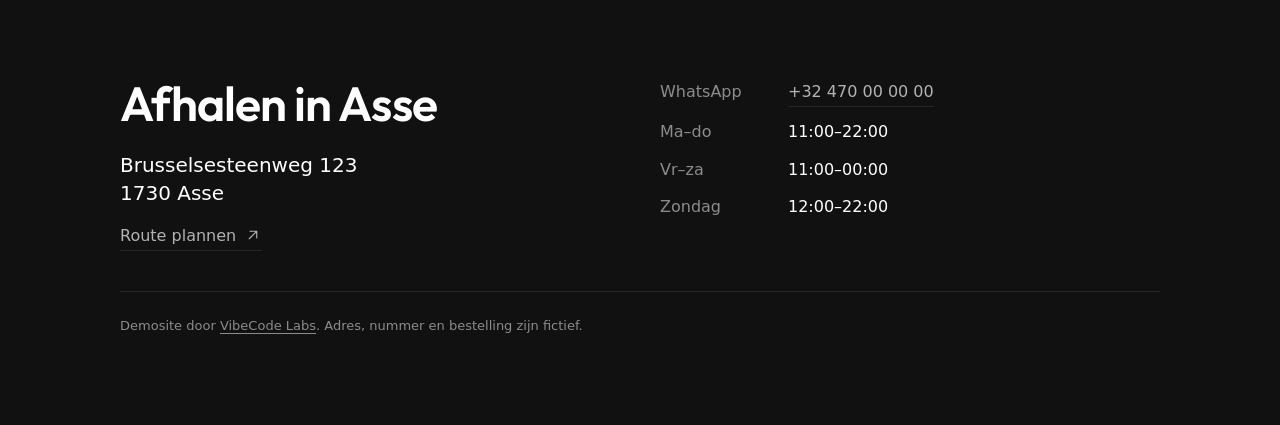
==== commit 590ac308: "fix: apply anti-slop audit fixes to both demos Asse Kebab: orange reserved for ordering, grouped men" ====
--- a/demos/Asse-Kebab/index.html
+++ b/demos/Asse-Kebab/index.html
@@ -10,7 +10,7 @@
 <style>
 @font-face{font-family:"Outfit";font-weight:100 900;font-display:swap;src:url(../fonts/outfit-latin.woff2) format("woff2")}
 
-/* charcoal ramp, one burnt orange for actions and prices, flat: no shadows, no gradients */
+/* charcoal ramp; orange is reserved for ordering actions only. Flat: no shadows, no gradients */
 :root{
  --bg:#111111;--surface:#191919;--surface-2:#222222;
  --text:#ffffff;--text-2:#b3b3b3;--muted:#8c8c8c;
@@ -26,108 +26,96 @@
 a{color:inherit;text-decoration:none}
 :focus-visible{outline:2px solid var(--orange);outline-offset:3px;border-radius:4px}
 h1,h2,h3{font-family:var(--display);font-weight:600;line-height:1}
-h2{font-size:clamp(36px,7vw,56px);letter-spacing:-.02em;margin-bottom:40px}
 .wrap{max-width:1120px;margin:auto;padding:0 20px}
 .num{font-variant-numeric:tabular-nums}
-section{padding:88px 0;border-top:1px solid var(--line)}
-.label{font-size:14px;color:var(--muted);margin-bottom:16px}
 svg.i{width:18px;height:18px;fill:none;stroke:currentColor;stroke-width:1.5;stroke-linecap:round;stroke-linejoin:round;flex:none}
 
 /* Nav */
 nav{position:sticky;top:0;z-index:10;background:var(--bg);border-bottom:1px solid var(--line)}
 nav .wrap{display:flex;align-items:center;gap:24px;height:64px}
 .logo{font:600 20px var(--display);letter-spacing:-.01em}
-.logo span{color:var(--orange)}
 .status{display:flex;align-items:center;gap:8px;font-size:14px;color:var(--text-2)}
 .status i{width:8px;height:8px;border-radius:50%;background:var(--muted)}
 .status.on i{background:var(--open)}
 .links{margin-left:auto;display:flex;align-items:center;gap:24px;font-size:15px}
-.links a:not(.btn){color:var(--text-2);transition:color .15s var(--ease)}
-.links a:not(.btn):hover{color:var(--text)}
-.links .btn{display:none}
+.links a{color:var(--text-2);transition:color .15s var(--ease)}
+.links a:hover{color:var(--text)}
 
 /* Buttons */
-.btn{display:inline-flex;align-items:center;justify-content:center;gap:8px;height:52px;padding:0 24px;border-radius:8px;font:600 16px var(--display);transition:background-color .15s var(--ease),border-color .15s var(--ease),transform .1s var(--ease)}
+.btn{display:inline-flex;align-items:center;justify-content:center;gap:8px;height:52px;padding:0 24px;border-radius:8px;font:600 16px var(--display);transition:background-color .15s var(--ease),transform .1s var(--ease)}
 .btn:active{transform:scale(.98)}
 .btn-orange{background:var(--orange);color:var(--on-orange)}
 .btn-orange:hover{background:var(--orange-hover)}
-.btn-line{border:1px solid rgba(255,255,255,.18)}
-.btn-line:hover{border-color:rgba(255,255,255,.4)}
-.btn-sm{height:40px;padding:0 16px;font-size:15px}
 
 /* Hero */
-.hero{padding:64px 0 96px;border-top:0}
+.hero{padding:64px 0 88px}
 .hero .wrap{display:grid;gap:56px;align-items:center}
+.place{font-size:14px;color:var(--muted);margin-bottom:16px}
 .hero h1{font-size:clamp(52px,13vw,104px);letter-spacing:-.035em;line-height:.95}
-.hero h1 span{color:var(--orange)}
-.hero .lead{margin:24px 0 36px;max-width:32ch;color:var(--text-2);font-size:18px}
-.actions{display:flex;flex-wrap:wrap;gap:12px}
-.facts{display:flex;flex-wrap:wrap;gap:8px 24px;margin-top:40px;font-size:14px;color:var(--muted)}
-.facts b{color:var(--text);font-weight:500}
-
-/* The moment: what ordering actually looks like */
+.hero h1 span{color:var(--muted)}
+.hero .lead{margin:24px 0 32px;max-width:34ch;color:var(--text-2);font-size:18px}
+.facts{list-style:none;padding:0;display:grid;gap:8px;margin-top:32px;font-size:15px;color:var(--text-2)}
+.facts li{display:flex;gap:10px;align-items:center}
+.facts svg{color:var(--muted)}
+
+/* The order mock: shows how ordering works */
 .chat{background:var(--surface);border:1px solid var(--line);border-radius:16px;padding:20px;max-width:420px;width:100%;justify-self:end}
 .chat-head{display:flex;align-items:center;gap:12px;padding-bottom:16px;border-bottom:1px solid var(--line);margin-bottom:20px}
-.avatar{width:36px;height:36px;border-radius:50%;background:var(--orange);color:var(--on-orange);display:grid;place-items:center;font:600 15px var(--display)}
+.avatar{width:36px;height:36px;border-radius:50%;background:var(--surface-2);display:grid;place-items:center;font:600 14px var(--display);color:var(--text-2)}
 .chat-head b{display:block;font-weight:500;font-size:15px}
 .chat-head small{color:var(--muted);font-size:13px}
 .msg{max-width:85%;padding:12px 14px;border-radius:12px;font-size:15px;line-height:1.5;margin-bottom:8px}
 .msg.out{margin-left:auto;background:#1f2a1f;border:1px solid rgba(76,175,106,.22);border-bottom-right-radius:4px}
 .msg.in{background:var(--surface-2);border-bottom-left-radius:4px}
 .msg time{display:block;margin-top:4px;font-size:12px;color:var(--muted);text-align:right}
-.msg .ready{color:var(--orange);font-weight:500}
-
-/* Menu grid: hairline borders come from the 1px gap */
-.menu{display:grid;gap:1px;background:var(--line);border:1px solid var(--line);border-radius:12px;overflow:hidden}
-.item{background:var(--bg);padding:28px 24px;display:grid;grid-template-columns:1fr auto;gap:8px 24px;align-content:start;transition:background-color .15s var(--ease)}
-.item:hover{background:var(--surface)}
-.item h3{font-size:24px;letter-spacing:-.01em}
-.item b{font:600 24px var(--display);color:var(--orange);text-align:right}
-.item p{grid-column:1/-1;color:var(--text-2);font-size:15px}
-.item small{grid-column:1/-1;color:var(--muted);font-size:13px;margin-top:8px}
-.menu-note{margin-top:20px;color:var(--muted);font-size:14px}
-
-/* Why */
-.why{display:grid;gap:1px;background:var(--line);border-top:1px solid var(--line);border-bottom:1px solid var(--line)}
-.why div{background:var(--bg);padding:28px 0;display:grid;grid-template-columns:40px 1fr;gap:4px 16px}
-.why .ic{grid-row:span 2;width:40px;height:40px;border-radius:8px;border:1px solid var(--line);display:grid;place-items:center;color:var(--orange)}
-.why h3{font-size:20px;font-weight:500}
-.why p{color:var(--text-2);font-size:15px}
-
-/* Map */
-.map{aspect-ratio:16/10;border-radius:12px;overflow:hidden;background:var(--surface);border:1px solid var(--line);display:grid;place-items:center;padding:24px;text-align:center}
-.map p{color:var(--text-2);margin-bottom:20px;max-width:36ch}
-.map iframe{width:100%;height:100%;border:0}
+.msg b{font-weight:500}
+
+/* Menu: a dense board, grouped */
+#menu{padding:88px 0;border-top:1px solid var(--line)}
+.menu-head{display:flex;flex-wrap:wrap;justify-content:space-between;align-items:baseline;gap:8px 24px;margin-bottom:40px}
+.menu-head h2{font-size:clamp(40px,8vw,64px);letter-spacing:-.025em}
+.menu-head p{color:var(--muted);font-size:14px}
+.groups{display:grid;gap:48px}
+.group h3{font-size:14px;font-weight:500;color:var(--muted);font-family:inherit;padding-bottom:12px;border-bottom:1px solid var(--line)}
+.dish{display:grid;grid-template-columns:1fr auto;gap:2px 24px;padding:18px 0;border-bottom:1px solid var(--line)}
+.dish h4{font:500 22px/1.2 var(--display)}
+.dish .price{font:500 22px/1.2 var(--display);text-align:right}
+.dish p{color:var(--text-2);font-size:15px}
+.dish a{justify-self:end;align-self:end;font-size:14px;font-weight:500;color:var(--orange);padding:4px 0;transition:color .15s var(--ease)}
+.dish a:hover{color:var(--orange-hover)}
+.sauces{display:flex;flex-wrap:wrap;gap:8px;padding-top:16px}
+.sauces li{list-style:none;padding:6px 12px;border:1px solid var(--line);border-radius:6px;font-size:15px;color:var(--text-2)}
+.sauces{padding-left:0}
+.group h3:not(:first-child){margin-top:32px}
+footer dd .route{margin:0}
 
 /* Footer */
 footer{border-top:1px solid var(--line);padding:88px 0 128px}
-footer .wrap{display:grid;gap:48px}
-footer dl{display:grid;grid-template-columns:104px 1fr;gap:12px 24px}
+footer .wrap{display:grid;gap:40px}
+footer h2{font-size:clamp(36px,7vw,48px);letter-spacing:-.02em;margin-bottom:24px}
+footer address{font-style:normal;font-size:20px;line-height:1.4}
+.route{display:inline-flex;align-items:center;gap:8px;margin-top:16px;color:var(--text-2);border-bottom:1px solid var(--line);padding-bottom:2px;transition:color .15s var(--ease),border-color .15s var(--ease)}
+.route:hover{color:var(--text);border-color:var(--text-2)}
+footer dl{display:grid;grid-template-columns:104px 1fr;gap:12px 24px;align-content:start}
 footer dt{color:var(--muted)}footer dd{margin:0}
-footer dd a{border-bottom:1px solid var(--orange)}
-.social{display:flex;gap:24px;margin-top:32px;color:var(--text-2)}
-.social a:hover{color:var(--text)}
 .credit{grid-column:1/-1;padding-top:24px;border-top:1px solid var(--line);font-size:13px;color:var(--muted)}
 .credit a{text-decoration:underline;text-underline-offset:3px}
 
-/* Mobile order bar: flush to the bottom edge, can't be missed */
-.bar{position:fixed;left:0;right:0;bottom:0;z-index:20;padding:12px 16px calc(12px + env(safe-area-inset-bottom));background:var(--bg);border-top:1px solid var(--line)}
+/* Mobile order bar: appears once the hero button has scrolled away */
+.bar{position:fixed;left:0;right:0;bottom:0;z-index:20;padding:12px 16px calc(12px + env(safe-area-inset-bottom));background:var(--bg);border-top:1px solid var(--line);transition:transform .25s var(--ease)}
 .bar .btn{width:100%}
-
-@media(max-width:519px){.links a:not(.btn){display:none}.status span{font-size:13px}}
+.bar.away{transform:translateY(110%)}
+
+@media(max-width:519px){.links{display:none}}
 @media(min-width:768px){
  .wrap{padding:0 40px}
- .hero{padding:96px 0 128px}
+ .hero{padding:96px 0 120px}
  .hero .wrap{grid-template-columns:1.25fr 1fr;gap:64px}
- section{padding:120px 0}
- .menu{grid-template-columns:1fr 1fr}
- .why{grid-template-columns:repeat(3,1fr);gap:0;background:none}
- .why div{padding:32px 32px 32px 0}
- .why div+div{padding-left:32px;border-left:1px solid var(--line)}
+ #menu{padding:120px 0}
+ .groups{grid-template-columns:1fr 1fr;gap:48px 64px}
  footer .wrap{grid-template-columns:1fr 1fr}
  footer{padding-bottom:88px}
  .bar{display:none}
- .links .btn{display:inline-flex}
 }
 @media(prefers-reduced-motion:reduce){html{scroll-behavior:auto}*{transition:none!important}}
 </style>
@@ -138,93 +126,84 @@
  <symbol id="i-phone" viewBox="0 0 24 24"><rect x="5" y="2" width="14" height="20" rx="2"/><path d="M12 18h.01"/></symbol>
  <symbol id="i-moon" viewBox="0 0 24 24"><path d="M12 3a6 6 0 0 0 9 9 9 9 0 1 1-9-9Z"/></symbol>
  <symbol id="i-euro" viewBox="0 0 24 24"><path d="M4 10h12M4 14h9M19 6a7.7 7.7 0 0 0-5.2-2A7.9 7.9 0 0 0 6 12c0 4.4 3.5 8 7.8 8 2 0 3.8-.8 5.2-2"/></symbol>
- <symbol id="i-pin" viewBox="0 0 24 24"><path d="M20 10c0 5-5.5 10.2-7.4 11.8a1 1 0 0 1-1.2 0C9.5 20.2 4 15 4 10a8 8 0 0 1 16 0"/><circle cx="12" cy="10" r="3"/></symbol>
+ <symbol id="i-route" viewBox="0 0 24 24"><path d="M7 17 17 7M8 7h9v9"/></symbol>
 </svg>
 
 <nav aria-label="Hoofdmenu"><div class="wrap">
- <a class="logo" href="#top">Asse <span>Kebab</span></a>
+ <a class="logo" href="#top">Asse Kebab</a>
  <div class="status" id="status"><i></i><span>Openingsuren</span></div>
- <div class="links">
-  <a href="#menu">Menu</a><a href="#over">Over ons</a><a href="#contact">Contact</a>
-  <a class="btn btn-orange btn-sm" href="https://wa.me/32470000000?text=Hallo,%20ik%20wil%20graag%20een%20bestelling%20plaatsen." target="_blank" rel="noopener">Bestel</a>
- </div>
+ <div class="links"><a href="#menu">Menu</a><a href="#contact">Adres en uren</a></div>
 </div></nav>
 
 <main>
 <header class="hero" id="top"><div class="wrap">
  <div>
-  <p class="label">Brusselsesteenweg 123 · Asse</p>
+  <p class="place">Brusselsesteenweg 123 · Asse</p>
   <h1>Van de grill. <span>Tot middernacht.</span></h1>
   <p class="lead">Kebab, durum en falafel met huisgemaakte sauzen. Stuur je bestelling via WhatsApp en haal ze warm op.</p>
-  <div class="actions">
-   <a class="btn btn-orange" href="https://wa.me/32470000000?text=Hallo,%20ik%20wil%20graag%20een%20bestelling%20plaatsen." target="_blank" rel="noopener"><svg class="i"><use href="#i-msg"/></svg>Bestel via WhatsApp</a>
-   <a class="btn btn-line" href="#menu">Bekijk menu</a>
-  </div>
-  <p class="facts num"><span>Kebab vanaf <b>€8,50</b></span><span>Vr–za open tot <b>00:00</b></span></p>
+  <a class="btn btn-orange" id="hero-order" href="https://wa.me/32470000000?text=Hallo,%20ik%20wil%20graag%20bestellen%20om%20af%20te%20halen." target="_blank" rel="noopener"><svg class="i"><use href="#i-msg"/></svg>Bestel via WhatsApp</a>
+  <ul class="facts num">
+   <li><svg class="i"><use href="#i-phone"/></svg>Bestellen zonder app of account</li>
+   <li><svg class="i"><use href="#i-moon"/></svg>Vrijdag en zaterdag open tot 00:00</li>
+   <li><svg class="i"><use href="#i-euro"/></svg>Kebab vanaf €8,50, betalen bij afhalen</li>
+  </ul>
  </div>
 
  <figure class="chat num" aria-label="Voorbeeld van een bestelling via WhatsApp">
-  <div class="chat-head"><span class="avatar" aria-hidden="true">AK</span><div><b>Asse Kebab</b><small>Antwoordt meestal binnen 2 minuten</small></div></div>
+  <div class="chat-head"><span class="avatar" aria-hidden="true">AK</span><div><b>Asse Kebab</b><small>WhatsApp · voorbeeld</small></div></div>
   <p class="msg out">2× Classic Kebab, 1× Kebab Box met looksaus. Ophalen om 21:40?<time>21:22</time></p>
-  <p class="msg in">Komt in orde. <span class="ready">Klaar om 21:40</span>, €27,50 betalen bij afhalen.<time>21:23</time></p>
+  <p class="msg in">Komt in orde. <b>Klaar om 21:40</b>, €27,50 betalen bij afhalen.<time>21:23</time></p>
  </figure>
 </div></header>
 
 <section id="menu" aria-labelledby="m"><div class="wrap">
- <p class="label">Menu</p>
- <h2 id="m">Wat er op de grill ligt</h2>
- <div class="menu num">
-  <article class="item"><h3>Classic Kebab</h3><b>€8,50</b><p>Gegrild lamsvlees, verse salade en looksaus in een broodje.</p></article>
-  <article class="item"><h3>Durum</h3><b>€9,00</b><p>Opgerold in warm platbrood, met saus naar keuze.</p></article>
-  <article class="item"><h3>Falafel</h3><b>€7,50</b><p>Vegetarisch, met hummus en verse groenten.</p><small>Vegetarisch</small></article>
-  <article class="item"><h3>Kebab Box</h3><b>€10,50</b><p>Kebab met krokante frietjes en saus naar keuze.</p></article>
- </div>
- <p class="menu-note">Alle sauzen huisgemaakt: look, samurai, andalouse en pikant.</p>
-</div></section>
-
-<section id="over"><div class="wrap">
- <p class="label">Over ons</p>
- <h2>Snel, warm en zonder gedoe</h2>
- <div class="why">
-  <div><span class="ic"><svg class="i"><use href="#i-phone"/></svg></span><h3>Bestellen zonder app</h3><p>Eén WhatsApp-bericht, geen account nodig.</p></div>
-  <div><span class="ic"><svg class="i"><use href="#i-moon"/></svg></span><h3>Laat open</h3><p>Vrijdag en zaterdag tot middernacht.</p></div>
-  <div><span class="ic"><svg class="i"><use href="#i-euro"/></svg></span><h3>Prijzen vooraf</h3><p>Alles op het menu, geen verrassingen aan de toog.</p></div>
- </div>
-</div></section>
-
-<section aria-labelledby="find"><div class="wrap">
- <p class="label">Locatie</p>
- <h2 id="find">Vind ons in Asse</h2>
- <div class="map">
-  <div><p>De kaart komt van Google Maps. Google ontvangt dan je IP-adres.</p>
-  <button class="btn btn-line" type="button" onclick="this.closest('.map').innerHTML='<iframe title=&quot;Kaart Asse centrum&quot; loading=&quot;lazy&quot; src=&quot;https://www.google.com/maps?q=Asse,+Belgium&amp;z=15&amp;output=embed&quot;></iframe>'"><svg class="i"><use href="#i-pin"/></svg>Kaart tonen</button></div>
+ <div class="menu-head"><h2 id="m">Menu</h2><p>Tik op Bestel en je bericht staat al klaar</p></div>
+ <div class="groups num">
+  <div class="group">
+   <h3>Broodjes en wraps</h3>
+   <article class="dish"><h4>Classic Kebab</h4><span class="price">€8,50</span><p>Gegrild lamsvlees, verse salade en looksaus</p><a href="https://wa.me/32470000000?text=Hallo,%20ik%20wil%20graag%201%C3%97%20Classic%20Kebab%20bestellen." target="_blank" rel="noopener">Bestel</a></article>
+   <article class="dish"><h4>Durum</h4><span class="price">€9,00</span><p>Opgerold in warm platbrood, saus naar keuze</p><a href="https://wa.me/32470000000?text=Hallo,%20ik%20wil%20graag%201%C3%97%20Durum%20bestellen." target="_blank" rel="noopener">Bestel</a></article>
+   <article class="dish"><h4>Falafel</h4><span class="price">€7,50</span><p>Vegetarisch, met hummus en verse groenten</p><a href="https://wa.me/32470000000?text=Hallo,%20ik%20wil%20graag%201%C3%97%20Falafel%20bestellen." target="_blank" rel="noopener">Bestel</a></article>
+  </div>
+  <div class="group">
+   <h3>Boxen</h3>
+   <article class="dish"><h4>Kebab Box</h4><span class="price">€10,50</span><p>Kebab met krokante frietjes en saus naar keuze</p><a href="https://wa.me/32470000000?text=Hallo,%20ik%20wil%20graag%201%C3%97%20Kebab%20Box%20bestellen." target="_blank" rel="noopener">Bestel</a></article>
+   <h3>Huisgemaakte sauzen</h3>
+   <ul class="sauces"><li>Look</li><li>Samurai</li><li>Andalouse</li><li>Pikant</li></ul>
+  </div>
  </div>
 </div></section>
 </main>
 
 <footer id="contact"><div class="wrap">
  <div>
-  <h2>Contact</h2>
-  <div class="social"><a href="https://facebook.com/" target="_blank" rel="noopener">Facebook</a><a href="https://instagram.com/" target="_blank" rel="noopener">Instagram</a></div>
+  <h2>Afhalen in Asse</h2>
+  <address>Brusselsesteenweg 123<br>1730 Asse</address>
+  <a class="route" href="https://www.google.com/maps/search/?api=1&amp;query=Brusselsesteenweg+123+1730+Asse" target="_blank" rel="noopener">Route plannen<svg class="i"><use href="#i-route"/></svg></a>
  </div>
  <dl class="num">
-  <dt>Adres</dt><dd>Brusselsesteenweg 123<br>1730 Asse</dd>
-  <dt>WhatsApp</dt><dd><a href="https://wa.me/32470000000" target="_blank" rel="noopener">+32 470 00 00 00</a></dd>
+  <dt>WhatsApp</dt><dd><a class="route" href="https://wa.me/32470000000" target="_blank" rel="noopener">+32 470 00 00 00</a></dd>
   <dt>Ma–do</dt><dd>11:00–22:00</dd>
   <dt>Vr–za</dt><dd>11:00–00:00</dd>
   <dt>Zondag</dt><dd>12:00–22:00</dd>
  </dl>
- <p class="credit">Demosite door <a href="../../">VibeCode Labs</a>. Adres en nummer zijn fictief.</p>
+ <p class="credit">Demosite door <a href="../../">VibeCode Labs</a>. Adres, nummer en bestelling zijn fictief.</p>
 </div></footer>
 
-<div class="bar"><a class="btn btn-orange" href="https://wa.me/32470000000?text=Hallo,%20ik%20wil%20graag%20een%20bestelling%20plaatsen." target="_blank" rel="noopener"><svg class="i"><use href="#i-msg"/></svg>Order on WhatsApp</a></div>
+<div class="bar" id="bar"><a class="btn btn-orange" href="https://wa.me/32470000000?text=Hallo,%20ik%20wil%20graag%20bestellen%20om%20af%20te%20halen." target="_blank" rel="noopener"><svg class="i"><use href="#i-msg"/></svg>Bestel via WhatsApp</a></div>
 
 <script>
-// open/closed from the hours above; [open, close] in hours, index 0 = Sunday
+// Open/closed in Belgian time, not the visitor's clock. [open, close] in hours, index 0 = Sunday
 const H=[[12,22],[11,22],[11,22],[11,22],[11,22],[11,24],[11,24]];
-const d=new Date(),t=d.getHours()+d.getMinutes()/60,[o,c]=H[d.getDay()],on=t>=o&&t<c;
+const p=Object.fromEntries(new Intl.DateTimeFormat('en-GB',{timeZone:'Europe/Brussels',weekday:'short',hour:'numeric',minute:'numeric',hourCycle:'h23'}).formatToParts(new Date()).map(x=>[x.type,x.value]));
+const day=['Sun','Mon','Tue','Wed','Thu','Fri','Sat'].indexOf(p.weekday),t=+p.hour+p.minute/60,[o,c]=H[day],on=t>=o&&t<c;
 const s=document.getElementById('status');s.classList.toggle('on',on);
 s.lastElementChild.textContent=on?'Nu open tot '+String(c%24).padStart(2,'0')+':00':'Gesloten';
+
+// Hide the mobile bar while the hero's own order button is on screen
+const bar=document.getElementById('bar');
+const cta=document.getElementById('hero-order'),sync=()=>bar.classList.toggle('away',cta.getBoundingClientRect().bottom>0);
+sync();addEventListener('scroll',sync,{passive:true});
 </script>
 </body>
 </html>
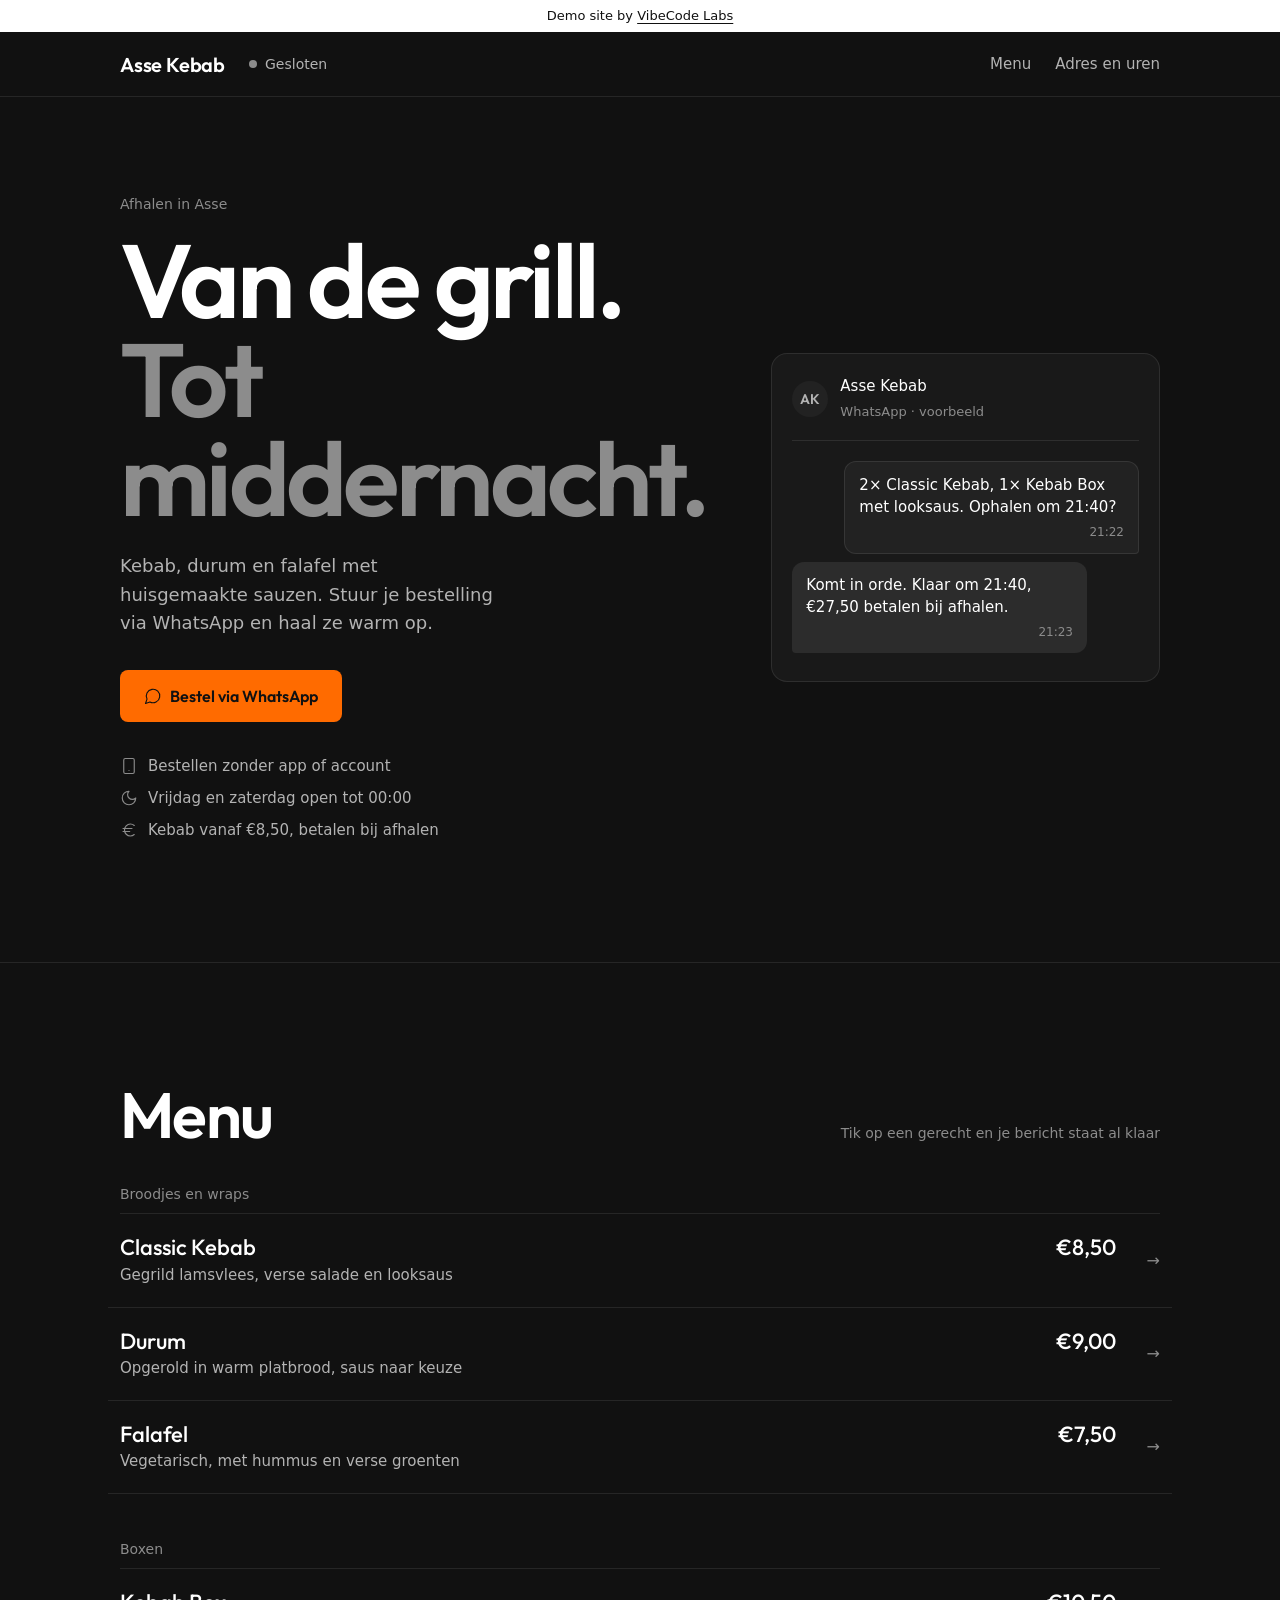
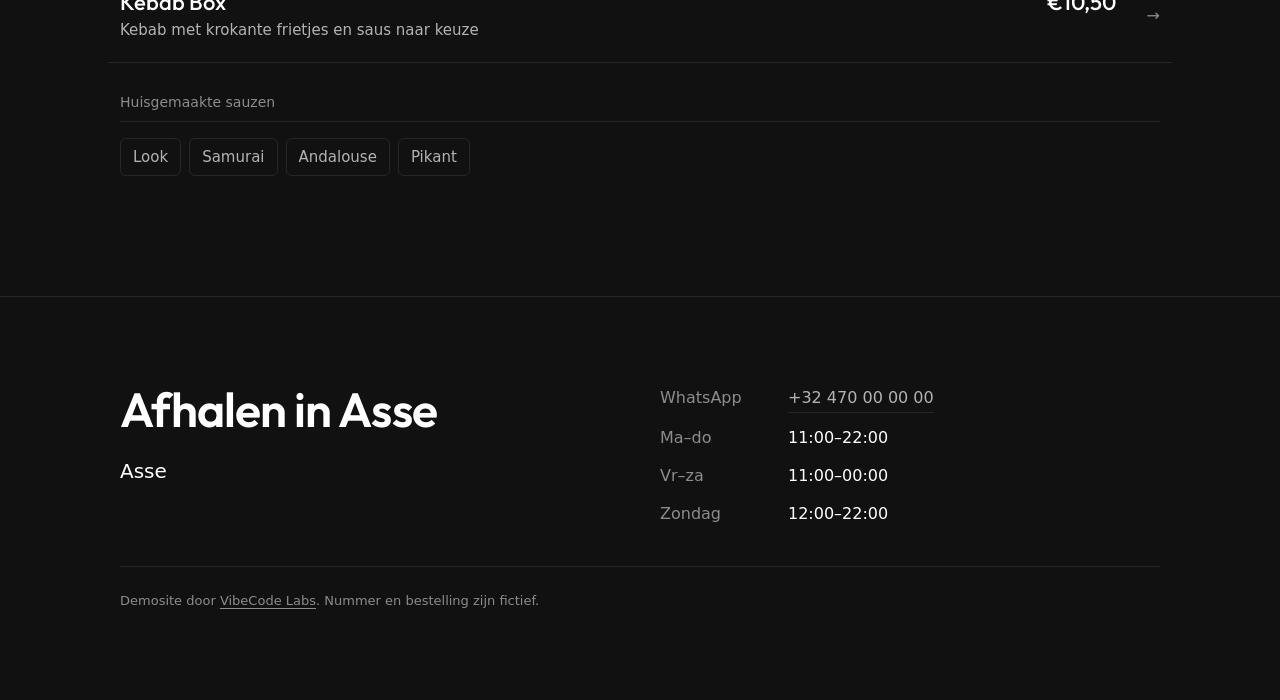
==== commit 3eaeeaec: "fix: apply second anti-slop audit to landing page and demos Landing page: contact form moved out of " ====
--- a/demos/Asse-Kebab/index.html
+++ b/demos/Asse-Kebab/index.html
@@ -4,7 +4,7 @@
 <meta charset="utf-8">
 <meta name="viewport" content="width=device-width,initial-scale=1,viewport-fit=cover">
 <title>Asse Kebab House · Laat open, van de grill</title>
-<meta name="description" content="Kebab, durum en falafel van de grill, Brusselsesteenweg 123 in Asse. Open tot middernacht in het weekend. Bestel via WhatsApp. Demo door VibeCode Labs.">
+<meta name="description" content="Kebab, durum en falafel van de grill, Asse. Open tot middernacht in het weekend. Bestel via WhatsApp. Demo door VibeCode Labs.">
 <meta name="theme-color" content="#111111">
 <link rel="preload" href="../fonts/outfit-latin.woff2" as="font" type="font/woff2" crossorigin>
 <style>
@@ -21,7 +21,7 @@
  --display:"Outfit",ui-sans-serif,system-ui,sans-serif;
 }
 *{box-sizing:border-box;margin:0}
-html{scroll-behavior:smooth;scroll-padding-top:64px}
+html{scroll-behavior:smooth;scroll-padding-top:96px}
 body{background:var(--bg);color:var(--text);font:400 16px/1.6 ui-sans-serif,system-ui,-apple-system,"Segoe UI",Roboto,sans-serif;-webkit-font-smoothing:antialiased}
 a{color:inherit;text-decoration:none}
 :focus-visible{outline:2px solid var(--orange);outline-offset:3px;border-radius:4px}
@@ -31,7 +31,7 @@
 svg.i{width:18px;height:18px;fill:none;stroke:currentColor;stroke-width:1.5;stroke-linecap:round;stroke-linejoin:round;flex:none}
 
 /* Nav */
-nav{position:sticky;top:0;z-index:10;background:var(--bg);border-bottom:1px solid var(--line)}
+nav{position:sticky;top:32px;z-index:10;background:var(--bg);border-bottom:1px solid var(--line)}
 nav .wrap{display:flex;align-items:center;gap:24px;height:64px}
 .logo{font:600 20px var(--display);letter-spacing:-.01em}
 .status{display:flex;align-items:center;gap:8px;font-size:14px;color:var(--text-2)}
@@ -65,8 +65,8 @@
 .chat-head b{display:block;font-weight:500;font-size:15px}
 .chat-head small{color:var(--muted);font-size:13px}
 .msg{max-width:85%;padding:12px 14px;border-radius:12px;font-size:15px;line-height:1.5;margin-bottom:8px}
-.msg.out{margin-left:auto;background:#1f2a1f;border:1px solid rgba(76,175,106,.22);border-bottom-right-radius:4px}
-.msg.in{background:var(--surface-2);border-bottom-left-radius:4px}
+.msg.out{margin-left:auto;background:var(--surface-2);border:1px solid var(--line);border-bottom-right-radius:4px}
+.msg.in{background:#2c2c2c;border-bottom-left-radius:4px}
 .msg time{display:block;margin-top:4px;font-size:12px;color:var(--muted);text-align:right}
 .msg b{font-weight:500}
 
@@ -77,17 +77,23 @@
 .menu-head p{color:var(--muted);font-size:14px}
 .groups{display:grid;gap:48px}
 .group h3{font-size:14px;font-weight:500;color:var(--muted);font-family:inherit;padding-bottom:12px;border-bottom:1px solid var(--line)}
-.dish{display:grid;grid-template-columns:1fr auto;gap:2px 24px;padding:18px 0;border-bottom:1px solid var(--line)}
+.dish{display:grid;grid-template-columns:1fr auto 24px;gap:2px 20px;padding:20px 12px;margin:0 -12px;border-bottom:1px solid var(--line);transition:background-color .15s var(--ease)}
+.dish:hover{background:var(--surface)}
 .dish h4{font:500 22px/1.2 var(--display)}
 .dish .price{font:500 22px/1.2 var(--display);text-align:right}
-.dish p{color:var(--text-2);font-size:15px}
-.dish a{justify-self:end;align-self:end;font-size:14px;font-weight:500;color:var(--orange);padding:4px 0;transition:color .15s var(--ease)}
-.dish a:hover{color:var(--orange-hover)}
+.dish p{grid-column:1/3;color:var(--text-2);font-size:15px}
+.dish .arrow{grid-column:3;grid-row:1/3;align-self:center;justify-self:end;color:var(--muted);transition:color .15s var(--ease),transform .15s var(--ease)}
+.dish:hover .arrow{color:var(--orange);transform:translateX(3px)}
 .sauces{display:flex;flex-wrap:wrap;gap:8px;padding-top:16px}
 .sauces li{list-style:none;padding:6px 12px;border:1px solid var(--line);border-radius:6px;font-size:15px;color:var(--text-2)}
 .sauces{padding-left:0}
 .group h3:not(:first-child){margin-top:32px}
 footer dd .route{margin:0}
+
+/* Demo banner */
+body{padding-top:32px}
+.demo{position:fixed;top:0;left:0;right:0;z-index:30;height:32px;display:flex;align-items:center;justify-content:center;white-space:nowrap;background:#ffffff;color:#111111;font-size:13px;font-weight:500}
+.demo a{text-decoration:underline;text-underline-offset:3px}
 
 /* Footer */
 footer{border-top:1px solid var(--line);padding:88px 0 128px}
@@ -112,7 +118,6 @@
  .hero{padding:96px 0 120px}
  .hero .wrap{grid-template-columns:1.25fr 1fr;gap:64px}
  #menu{padding:120px 0}
- .groups{grid-template-columns:1fr 1fr;gap:48px 64px}
  footer .wrap{grid-template-columns:1fr 1fr}
  footer{padding-bottom:88px}
  .bar{display:none}
@@ -121,12 +126,12 @@
 </style>
 </head>
 <body>
+<p class="demo">Demo site by&nbsp;<a href="../../">VibeCode Labs</a></p>
 <svg width="0" height="0" style="position:absolute" aria-hidden="true">
  <symbol id="i-msg" viewBox="0 0 24 24"><path d="M7.9 20A9 9 0 1 0 4 16.1L2 22Z"/></symbol>
  <symbol id="i-phone" viewBox="0 0 24 24"><rect x="5" y="2" width="14" height="20" rx="2"/><path d="M12 18h.01"/></symbol>
  <symbol id="i-moon" viewBox="0 0 24 24"><path d="M12 3a6 6 0 0 0 9 9 9 9 0 1 1-9-9Z"/></symbol>
  <symbol id="i-euro" viewBox="0 0 24 24"><path d="M4 10h12M4 14h9M19 6a7.7 7.7 0 0 0-5.2-2A7.9 7.9 0 0 0 6 12c0 4.4 3.5 8 7.8 8 2 0 3.8-.8 5.2-2"/></symbol>
- <symbol id="i-route" viewBox="0 0 24 24"><path d="M7 17 17 7M8 7h9v9"/></symbol>
 </svg>
 
 <nav aria-label="Hoofdmenu"><div class="wrap">
@@ -138,7 +143,7 @@
 <main>
 <header class="hero" id="top"><div class="wrap">
  <div>
-  <p class="place">Brusselsesteenweg 123 · Asse</p>
+  <p class="place">Afhalen in Asse</p>
   <h1>Van de grill. <span>Tot middernacht.</span></h1>
   <p class="lead">Kebab, durum en falafel met huisgemaakte sauzen. Stuur je bestelling via WhatsApp en haal ze warm op.</p>
   <a class="btn btn-orange" id="hero-order" href="https://wa.me/32470000000?text=Hallo,%20ik%20wil%20graag%20bestellen%20om%20af%20te%20halen." target="_blank" rel="noopener"><svg class="i"><use href="#i-msg"/></svg>Bestel via WhatsApp</a>
@@ -157,17 +162,17 @@
 </div></header>
 
 <section id="menu" aria-labelledby="m"><div class="wrap">
- <div class="menu-head"><h2 id="m">Menu</h2><p>Tik op Bestel en je bericht staat al klaar</p></div>
+ <div class="menu-head"><h2 id="m">Menu</h2><p>Tik op een gerecht en je bericht staat al klaar</p></div>
  <div class="groups num">
   <div class="group">
    <h3>Broodjes en wraps</h3>
-   <article class="dish"><h4>Classic Kebab</h4><span class="price">€8,50</span><p>Gegrild lamsvlees, verse salade en looksaus</p><a href="https://wa.me/32470000000?text=Hallo,%20ik%20wil%20graag%201%C3%97%20Classic%20Kebab%20bestellen." target="_blank" rel="noopener">Bestel</a></article>
-   <article class="dish"><h4>Durum</h4><span class="price">€9,00</span><p>Opgerold in warm platbrood, saus naar keuze</p><a href="https://wa.me/32470000000?text=Hallo,%20ik%20wil%20graag%201%C3%97%20Durum%20bestellen." target="_blank" rel="noopener">Bestel</a></article>
-   <article class="dish"><h4>Falafel</h4><span class="price">€7,50</span><p>Vegetarisch, met hummus en verse groenten</p><a href="https://wa.me/32470000000?text=Hallo,%20ik%20wil%20graag%201%C3%97%20Falafel%20bestellen." target="_blank" rel="noopener">Bestel</a></article>
+   <a class="dish" href="https://wa.me/32470000000?text=Hallo,%20ik%20wil%20graag%201%C3%97%20Classic%20Kebab%20bestellen." target="_blank" rel="noopener"><h4>Classic Kebab</h4><span class="price">€8,50</span><p>Gegrild lamsvlees, verse salade en looksaus</p><span class="arrow" aria-hidden="true">→</span></a>
+   <a class="dish" href="https://wa.me/32470000000?text=Hallo,%20ik%20wil%20graag%201%C3%97%20Durum%20bestellen." target="_blank" rel="noopener"><h4>Durum</h4><span class="price">€9,00</span><p>Opgerold in warm platbrood, saus naar keuze</p><span class="arrow" aria-hidden="true">→</span></a>
+   <a class="dish" href="https://wa.me/32470000000?text=Hallo,%20ik%20wil%20graag%201%C3%97%20Falafel%20bestellen." target="_blank" rel="noopener"><h4>Falafel</h4><span class="price">€7,50</span><p>Vegetarisch, met hummus en verse groenten</p><span class="arrow" aria-hidden="true">→</span></a>
   </div>
   <div class="group">
    <h3>Boxen</h3>
-   <article class="dish"><h4>Kebab Box</h4><span class="price">€10,50</span><p>Kebab met krokante frietjes en saus naar keuze</p><a href="https://wa.me/32470000000?text=Hallo,%20ik%20wil%20graag%201%C3%97%20Kebab%20Box%20bestellen." target="_blank" rel="noopener">Bestel</a></article>
+   <a class="dish" href="https://wa.me/32470000000?text=Hallo,%20ik%20wil%20graag%201%C3%97%20Kebab%20Box%20bestellen." target="_blank" rel="noopener"><h4>Kebab Box</h4><span class="price">€10,50</span><p>Kebab met krokante frietjes en saus naar keuze</p><span class="arrow" aria-hidden="true">→</span></a>
    <h3>Huisgemaakte sauzen</h3>
    <ul class="sauces"><li>Look</li><li>Samurai</li><li>Andalouse</li><li>Pikant</li></ul>
   </div>
@@ -178,8 +183,7 @@
 <footer id="contact"><div class="wrap">
  <div>
   <h2>Afhalen in Asse</h2>
-  <address>Brusselsesteenweg 123<br>1730 Asse</address>
-  <a class="route" href="https://www.google.com/maps/search/?api=1&amp;query=Brusselsesteenweg+123+1730+Asse" target="_blank" rel="noopener">Route plannen<svg class="i"><use href="#i-route"/></svg></a>
+  <address>Asse</address>
  </div>
  <dl class="num">
   <dt>WhatsApp</dt><dd><a class="route" href="https://wa.me/32470000000" target="_blank" rel="noopener">+32 470 00 00 00</a></dd>
@@ -187,7 +191,7 @@
   <dt>Vr–za</dt><dd>11:00–00:00</dd>
   <dt>Zondag</dt><dd>12:00–22:00</dd>
  </dl>
- <p class="credit">Demosite door <a href="../../">VibeCode Labs</a>. Adres, nummer en bestelling zijn fictief.</p>
+ <p class="credit">Demosite door <a href="../../">VibeCode Labs</a>. Nummer en bestelling zijn fictief.</p>
 </div></footer>
 
 <div class="bar" id="bar"><a class="btn btn-orange" href="https://wa.me/32470000000?text=Hallo,%20ik%20wil%20graag%20bestellen%20om%20af%20te%20halen." target="_blank" rel="noopener"><svg class="i"><use href="#i-msg"/></svg>Bestel via WhatsApp</a></div>
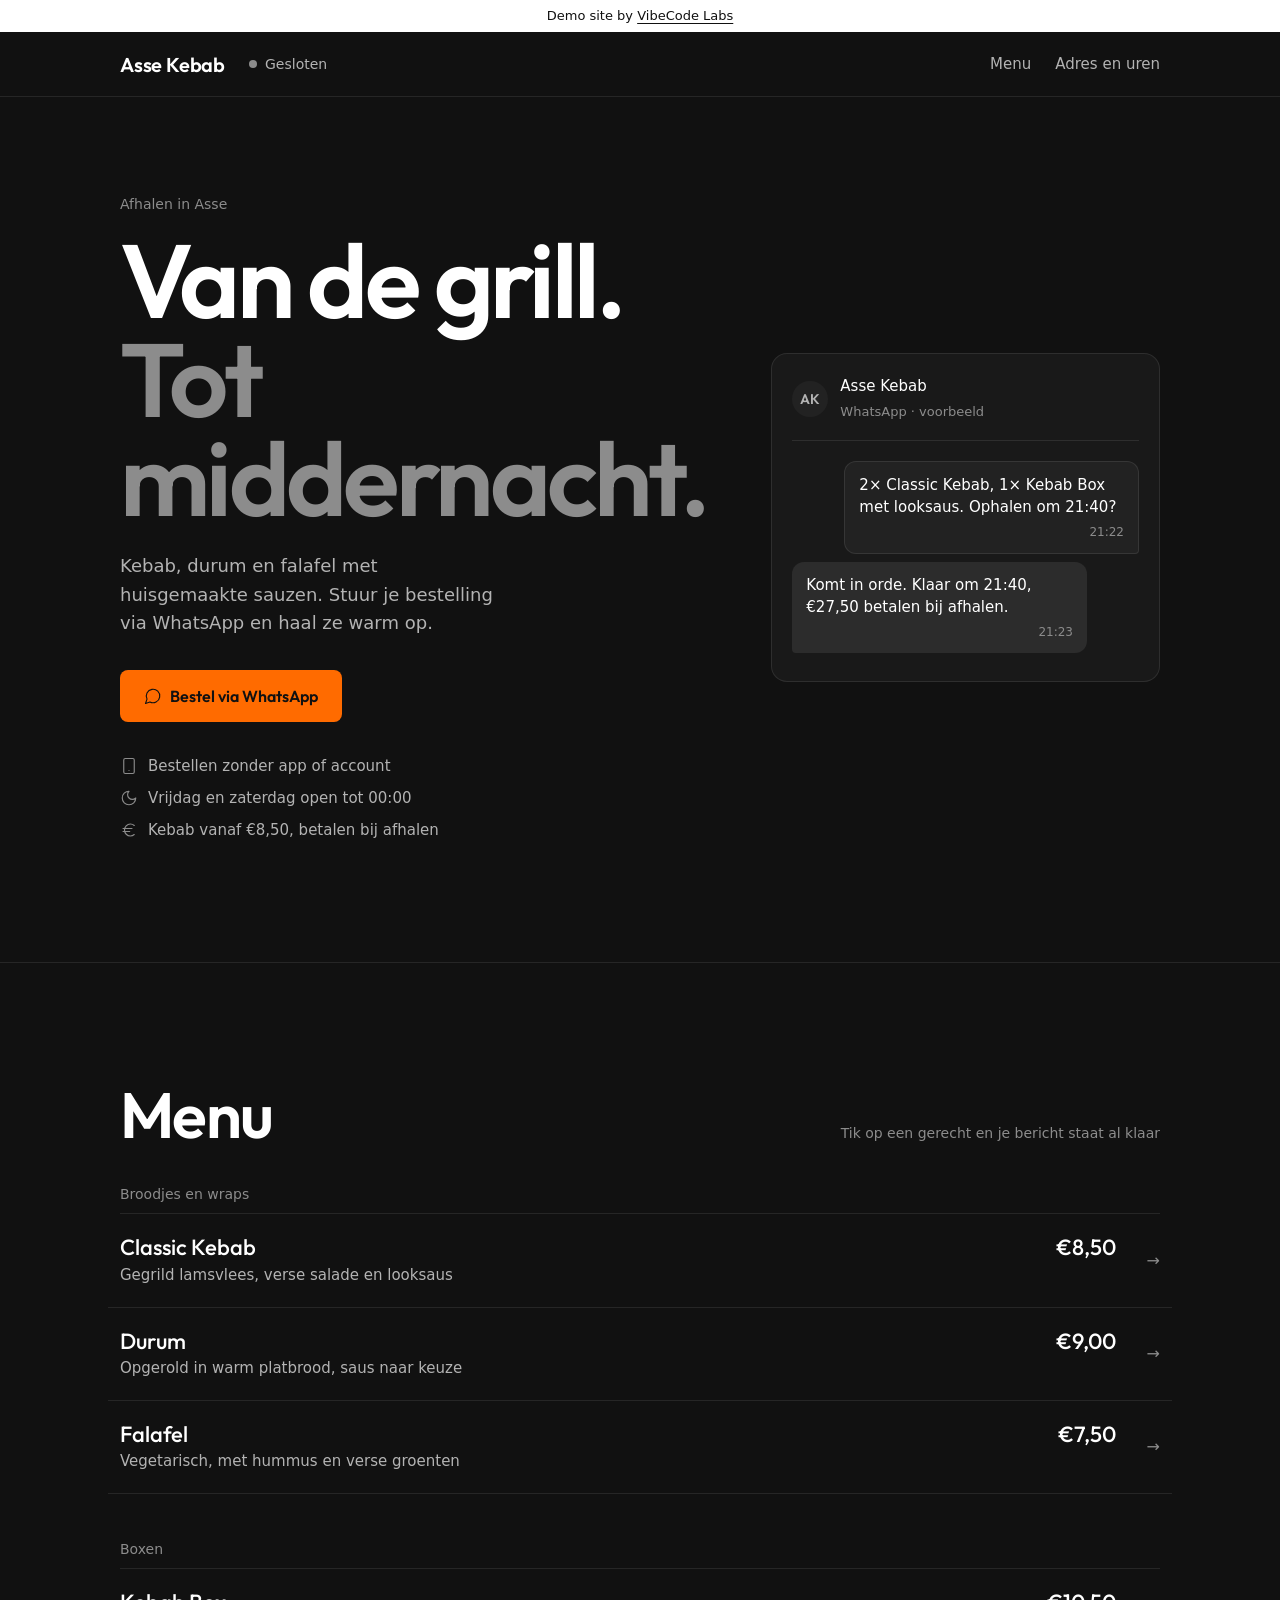
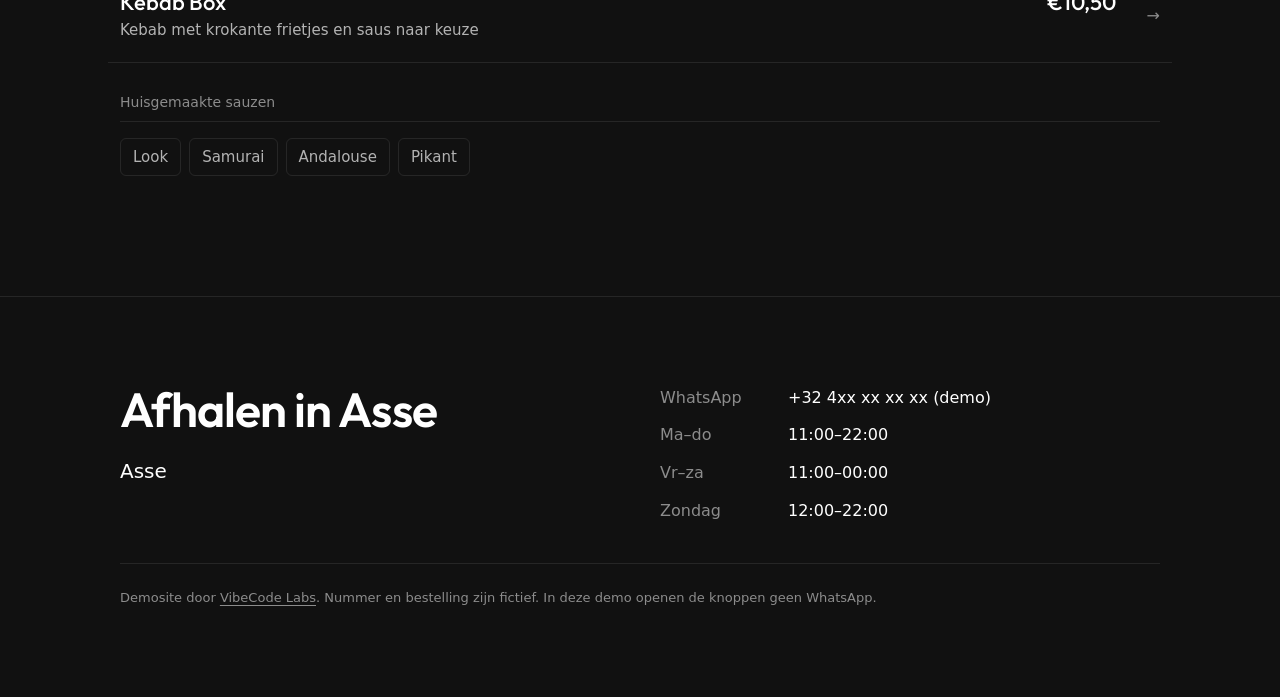
==== commit d775b5aa: "fix: approval-free items from the Phase 1 audit - Demos: order and booking buttons show a demo notic" ====
--- a/demos/Asse-Kebab/index.html
+++ b/demos/Asse-Kebab/index.html
@@ -123,6 +123,12 @@
  .bar{display:none}
 }
 @media(prefers-reduced-motion:reduce){html{scroll-behavior:auto}*{transition:none!important}}
+
+/* Demo notice instead of opening WhatsApp */
+.toast{position:fixed;left:16px;right:16px;bottom:88px;z-index:40;max-width:440px;margin:auto;padding:14px 16px;background:var(--surface);border:1px solid var(--line);border-radius:10px;color:var(--text);font-size:14px;line-height:1.5;opacity:0;transform:translateY(8px);pointer-events:none;transition:opacity .2s ease,transform .2s ease}
+.toast.show{opacity:1;transform:none}
+.toast q{display:block;margin-top:6px;color:var(--text-2)}
+@media(min-width:768px){.toast{bottom:24px}}
 </style>
 </head>
 <body>
@@ -146,7 +152,7 @@
   <p class="place">Afhalen in Asse</p>
   <h1>Van de grill. <span>Tot middernacht.</span></h1>
   <p class="lead">Kebab, durum en falafel met huisgemaakte sauzen. Stuur je bestelling via WhatsApp en haal ze warm op.</p>
-  <a class="btn btn-orange" id="hero-order" href="https://wa.me/32470000000?text=Hallo,%20ik%20wil%20graag%20bestellen%20om%20af%20te%20halen." target="_blank" rel="noopener"><svg class="i"><use href="#i-msg"/></svg>Bestel via WhatsApp</a>
+  <a class="btn btn-orange" id="hero-order" href="#demo-whatsapp" data-msg="Hallo, ik wil graag bestellen om af te halen."><svg class="i"><use href="#i-msg"/></svg>Bestel via WhatsApp</a>
   <ul class="facts num">
    <li><svg class="i"><use href="#i-phone"/></svg>Bestellen zonder app of account</li>
    <li><svg class="i"><use href="#i-moon"/></svg>Vrijdag en zaterdag open tot 00:00</li>
@@ -166,13 +172,13 @@
  <div class="groups num">
   <div class="group">
    <h3>Broodjes en wraps</h3>
-   <a class="dish" href="https://wa.me/32470000000?text=Hallo,%20ik%20wil%20graag%201%C3%97%20Classic%20Kebab%20bestellen." target="_blank" rel="noopener"><h4>Classic Kebab</h4><span class="price">€8,50</span><p>Gegrild lamsvlees, verse salade en looksaus</p><span class="arrow" aria-hidden="true">→</span></a>
-   <a class="dish" href="https://wa.me/32470000000?text=Hallo,%20ik%20wil%20graag%201%C3%97%20Durum%20bestellen." target="_blank" rel="noopener"><h4>Durum</h4><span class="price">€9,00</span><p>Opgerold in warm platbrood, saus naar keuze</p><span class="arrow" aria-hidden="true">→</span></a>
-   <a class="dish" href="https://wa.me/32470000000?text=Hallo,%20ik%20wil%20graag%201%C3%97%20Falafel%20bestellen." target="_blank" rel="noopener"><h4>Falafel</h4><span class="price">€7,50</span><p>Vegetarisch, met hummus en verse groenten</p><span class="arrow" aria-hidden="true">→</span></a>
+   <a class="dish" href="#demo-whatsapp" data-msg="Hallo, ik wil graag 1× Classic Kebab bestellen."><h4>Classic Kebab</h4><span class="price">€8,50</span><p>Gegrild lamsvlees, verse salade en looksaus</p><span class="arrow" aria-hidden="true">→</span></a>
+   <a class="dish" href="#demo-whatsapp" data-msg="Hallo, ik wil graag 1× Durum bestellen."><h4>Durum</h4><span class="price">€9,00</span><p>Opgerold in warm platbrood, saus naar keuze</p><span class="arrow" aria-hidden="true">→</span></a>
+   <a class="dish" href="#demo-whatsapp" data-msg="Hallo, ik wil graag 1× Falafel bestellen."><h4>Falafel</h4><span class="price">€7,50</span><p>Vegetarisch, met hummus en verse groenten</p><span class="arrow" aria-hidden="true">→</span></a>
   </div>
   <div class="group">
    <h3>Boxen</h3>
-   <a class="dish" href="https://wa.me/32470000000?text=Hallo,%20ik%20wil%20graag%201%C3%97%20Kebab%20Box%20bestellen." target="_blank" rel="noopener"><h4>Kebab Box</h4><span class="price">€10,50</span><p>Kebab met krokante frietjes en saus naar keuze</p><span class="arrow" aria-hidden="true">→</span></a>
+   <a class="dish" href="#demo-whatsapp" data-msg="Hallo, ik wil graag 1× Kebab Box bestellen."><h4>Kebab Box</h4><span class="price">€10,50</span><p>Kebab met krokante frietjes en saus naar keuze</p><span class="arrow" aria-hidden="true">→</span></a>
    <h3>Huisgemaakte sauzen</h3>
    <ul class="sauces"><li>Look</li><li>Samurai</li><li>Andalouse</li><li>Pikant</li></ul>
   </div>
@@ -186,15 +192,15 @@
   <address>Asse</address>
  </div>
  <dl class="num">
-  <dt>WhatsApp</dt><dd><a class="route" href="https://wa.me/32470000000" target="_blank" rel="noopener">+32 470 00 00 00</a></dd>
+  <dt>WhatsApp</dt><dd>+32 4xx xx xx xx (demo)</dd>
   <dt>Ma–do</dt><dd>11:00–22:00</dd>
   <dt>Vr–za</dt><dd>11:00–00:00</dd>
   <dt>Zondag</dt><dd>12:00–22:00</dd>
  </dl>
- <p class="credit">Demosite door <a href="../../">VibeCode Labs</a>. Nummer en bestelling zijn fictief.</p>
+ <p class="credit">Demosite door <a href="../../">VibeCode Labs</a>. Nummer en bestelling zijn fictief. <span id="demo-whatsapp">In deze demo openen de knoppen geen WhatsApp.</span></p>
 </div></footer>
 
-<div class="bar" id="bar"><a class="btn btn-orange" href="https://wa.me/32470000000?text=Hallo,%20ik%20wil%20graag%20bestellen%20om%20af%20te%20halen." target="_blank" rel="noopener"><svg class="i"><use href="#i-msg"/></svg>Bestel via WhatsApp</a></div>
+<div class="bar" id="bar"><a class="btn btn-orange" href="#demo-whatsapp" data-msg="Hallo, ik wil graag bestellen om af te halen."><svg class="i"><use href="#i-msg"/></svg>Bestel via WhatsApp</a></div>
 
 <script>
 // Open/closed in Belgian time, not the visitor's clock. [open, close] in hours, index 0 = Sunday
@@ -209,5 +215,16 @@
 const cta=document.getElementById('hero-order'),sync=()=>bar.classList.toggle('away',cta.getBoundingClientRect().bottom>0);
 sync();addEventListener('scroll',sync,{passive:true});
 </script>
+<p class="toast" id="toast" role="status" aria-live="polite"></p>
+<script>
+// Demo only: show the message WhatsApp would open with, instead of messaging a made-up number
+const toast=document.getElementById('toast');let tt;
+document.querySelectorAll('a[data-msg]').forEach(a=>a.addEventListener('click',e=>{
+  e.preventDefault();
+  toast.textContent='Demo: in de echte site opent WhatsApp met dit bericht klaar.';
+  const q=document.createElement('q');q.textContent=a.dataset.msg;toast.append(q);
+  toast.classList.add('show');clearTimeout(tt);tt=setTimeout(()=>toast.classList.remove('show'),4000);
+}));
+</script>
 </body>
 </html>
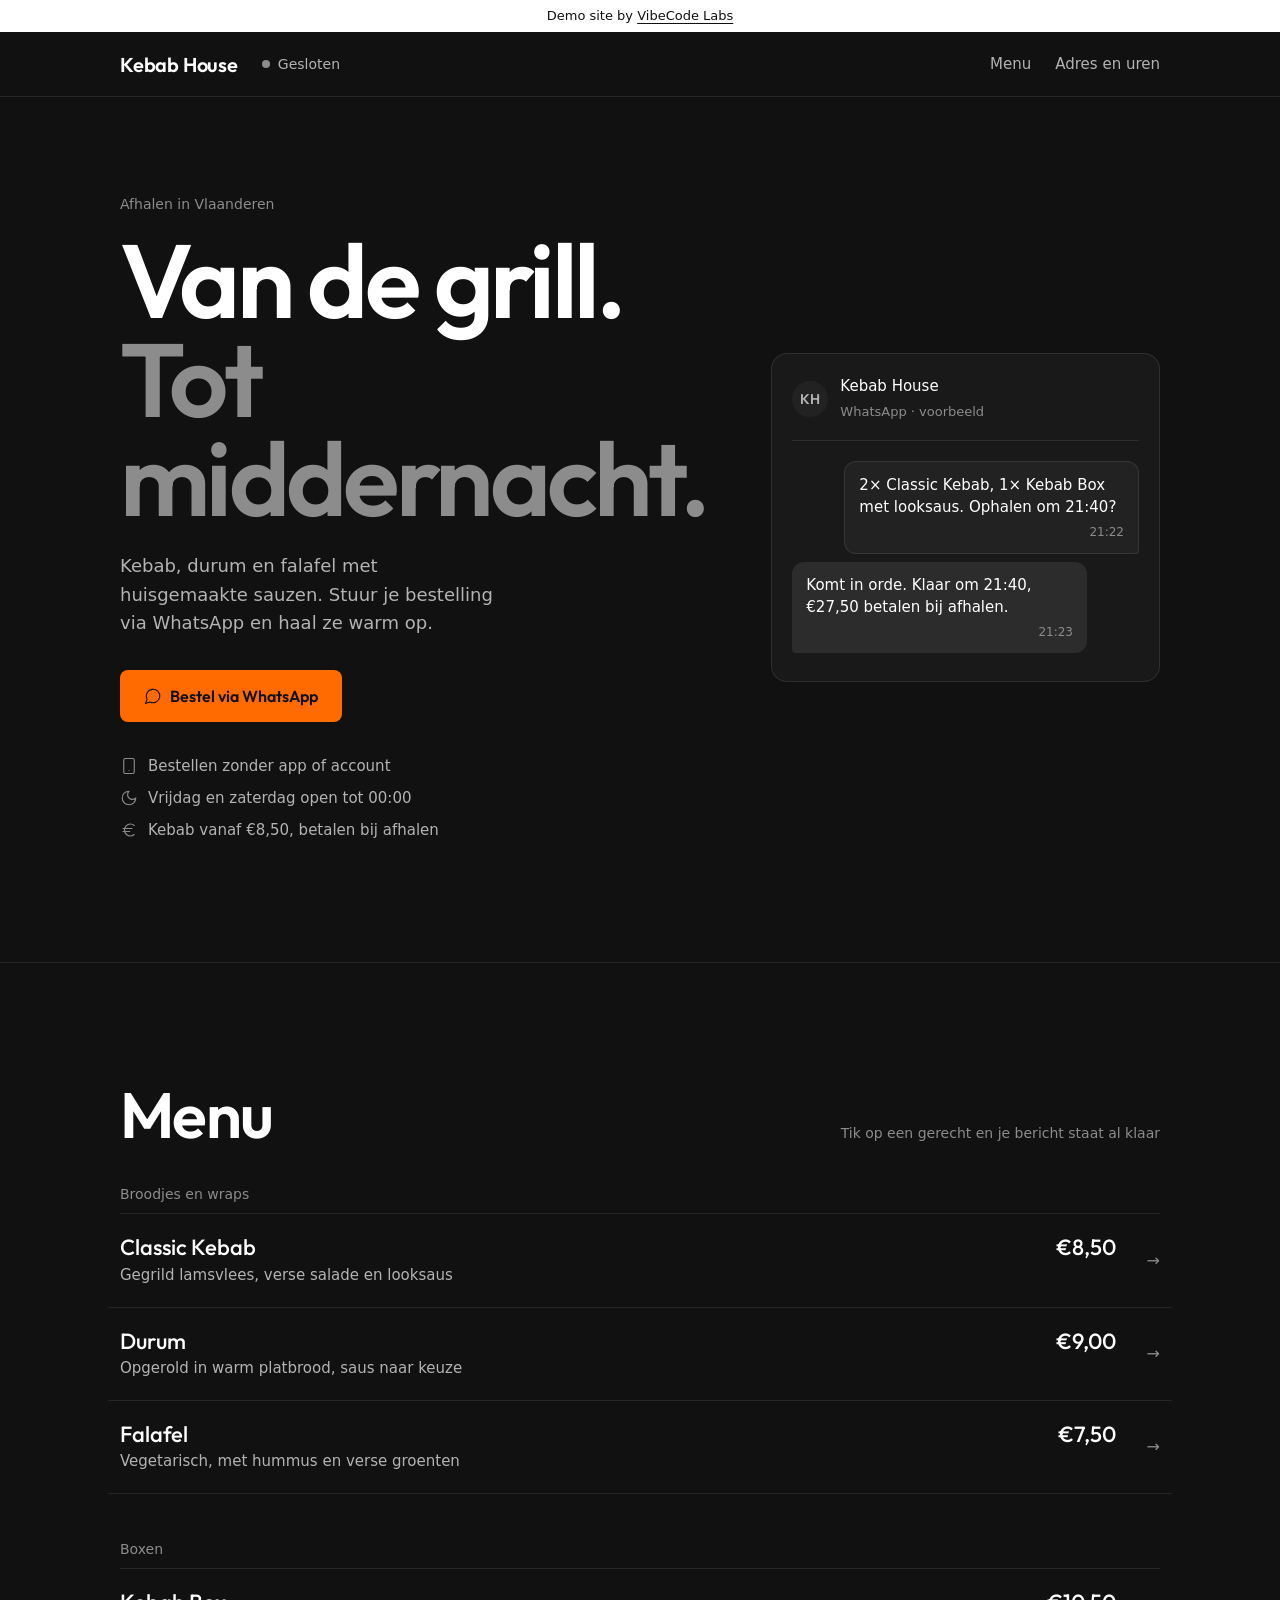
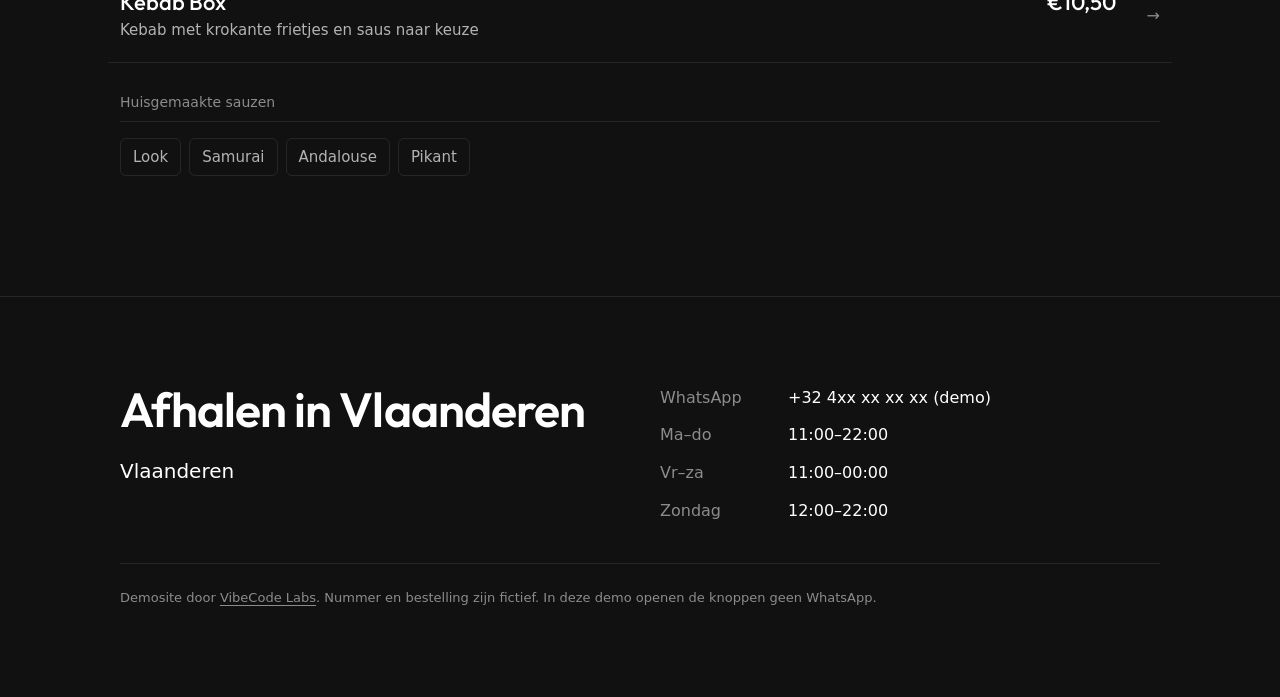
==== commit 4d311ec1: "chore: OPSEC sweep - removed personal identifiers Co-Authored-By: Claude Opus 5.5 <noreply@anthropic" ====
--- a/demos/Asse-Kebab/index.html
+++ b/demos/Asse-Kebab/index.html
@@ -3,8 +3,8 @@
 <head>
 <meta charset="utf-8">
 <meta name="viewport" content="width=device-width,initial-scale=1,viewport-fit=cover">
-<title>Asse Kebab House · Laat open, van de grill</title>
-<meta name="description" content="Kebab, durum en falafel van de grill, Asse. Open tot middernacht in het weekend. Bestel via WhatsApp. Demo door VibeCode Labs.">
+<title>Kebab House · Laat open, van de grill</title>
+<meta name="description" content="Kebab, durum en falafel van de grill, Vlaanderen. Open tot middernacht in het weekend. Bestel via WhatsApp. Demo door VibeCode Labs.">
 <meta name="theme-color" content="#111111">
 <link rel="preload" href="../fonts/outfit-latin.woff2" as="font" type="font/woff2" crossorigin>
 <style>
@@ -141,7 +141,7 @@
 </svg>
 
 <nav aria-label="Hoofdmenu"><div class="wrap">
- <a class="logo" href="#top">Asse Kebab</a>
+ <a class="logo" href="#top">Kebab House</a>
  <div class="status" id="status"><i></i><span>Openingsuren</span></div>
  <div class="links"><a href="#menu">Menu</a><a href="#contact">Adres en uren</a></div>
 </div></nav>
@@ -149,7 +149,7 @@
 <main>
 <header class="hero" id="top"><div class="wrap">
  <div>
-  <p class="place">Afhalen in Asse</p>
+  <p class="place">Afhalen in Vlaanderen</p>
   <h1>Van de grill. <span>Tot middernacht.</span></h1>
   <p class="lead">Kebab, durum en falafel met huisgemaakte sauzen. Stuur je bestelling via WhatsApp en haal ze warm op.</p>
   <a class="btn btn-orange" id="hero-order" href="#demo-whatsapp" data-msg="Hallo, ik wil graag bestellen om af te halen."><svg class="i"><use href="#i-msg"/></svg>Bestel via WhatsApp</a>
@@ -161,7 +161,7 @@
  </div>
 
  <figure class="chat num" aria-label="Voorbeeld van een bestelling via WhatsApp">
-  <div class="chat-head"><span class="avatar" aria-hidden="true">AK</span><div><b>Asse Kebab</b><small>WhatsApp · voorbeeld</small></div></div>
+  <div class="chat-head"><span class="avatar" aria-hidden="true">KH</span><div><b>Kebab House</b><small>WhatsApp · voorbeeld</small></div></div>
   <p class="msg out">2× Classic Kebab, 1× Kebab Box met looksaus. Ophalen om 21:40?<time>21:22</time></p>
   <p class="msg in">Komt in orde. <b>Klaar om 21:40</b>, €27,50 betalen bij afhalen.<time>21:23</time></p>
  </figure>
@@ -188,8 +188,8 @@
 
 <footer id="contact"><div class="wrap">
  <div>
-  <h2>Afhalen in Asse</h2>
-  <address>Asse</address>
+  <h2>Afhalen in Vlaanderen</h2>
+  <address>Vlaanderen</address>
  </div>
  <dl class="num">
   <dt>WhatsApp</dt><dd>+32 4xx xx xx xx (demo)</dd>
